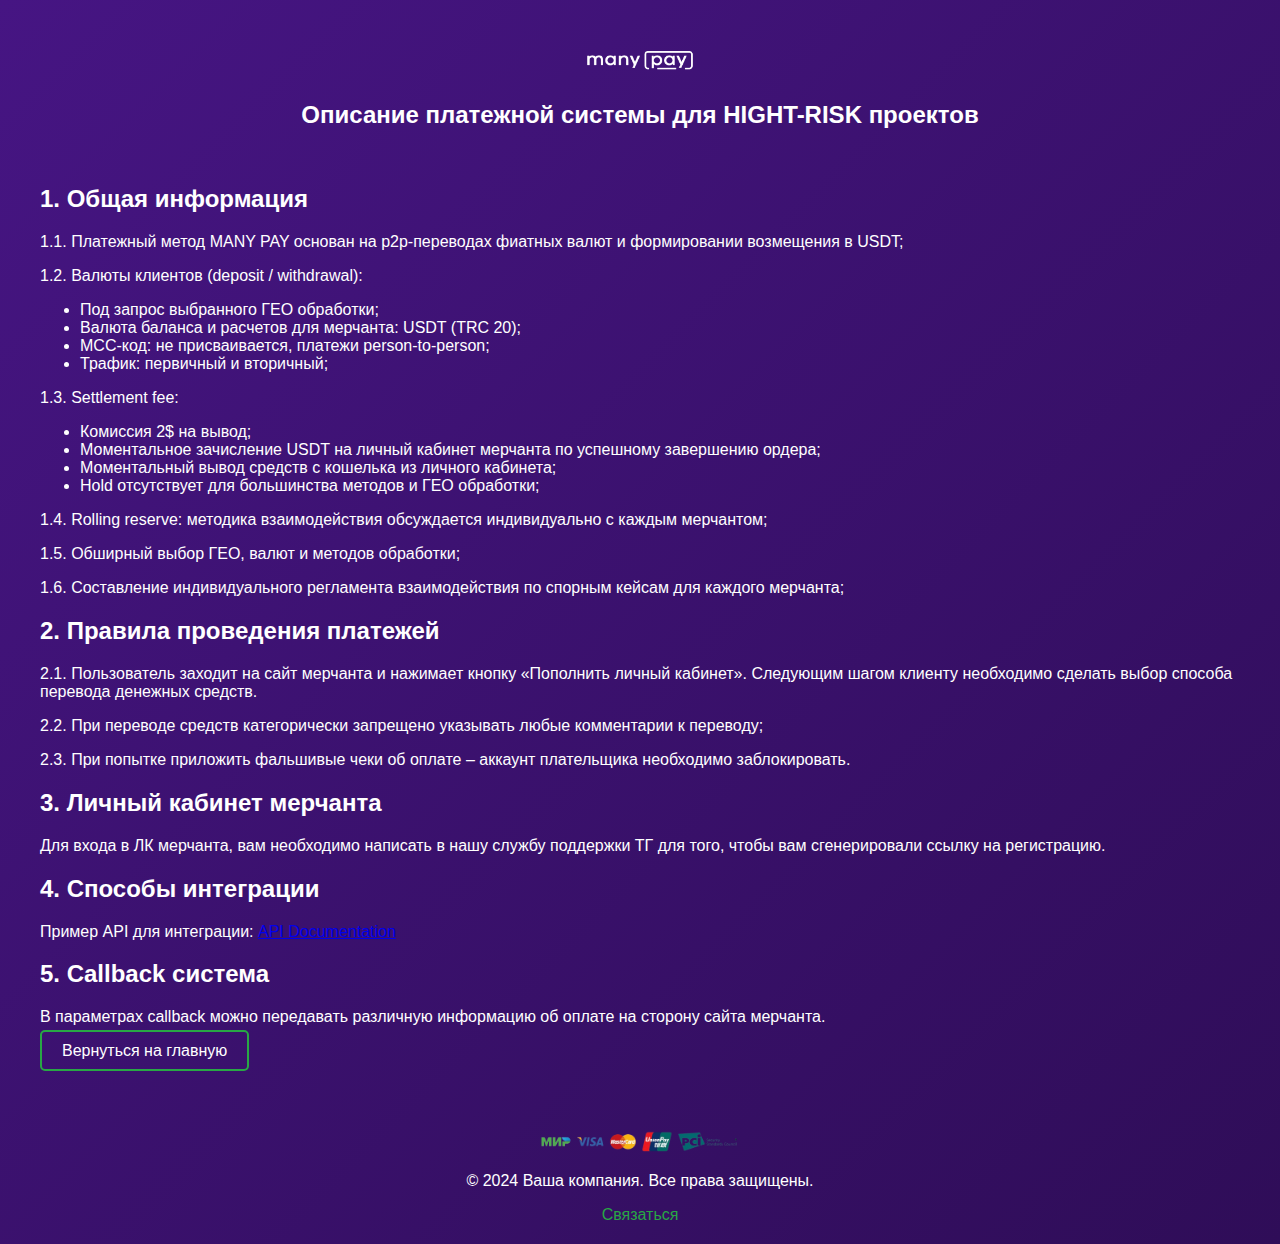
==== about.html @ 91846e89 "patch 1" ====
<!DOCTYPE html>
<html lang="ru">
<head>
    <meta charset="UTF-8">
    <meta name="viewport" content="width=device-width, initial-scale=1.0">
    <meta http-equiv="X-UA-Compatible" content="ie=edge">
    <title>Описание</title>
    <link rel="stylesheet" href="presentation.css">
</head>
<body>
    <div class="container">
        <header>
            <img src="img/logo (2).png" alt="Логотип" class="logo">
            <h1>Описание платежной системы для HIGHT-RISK проектов</h1>
        </header>

        <section>
            <h2>1. Общая информация</h2>
            <p>1.1. Платежный метод MANY PAY основан на р2р-переводах фиатных валют и формировании возмещения в USDT;</p>
            <p>1.2. Валюты клиентов (deposit / withdrawal):</p>
            <ul>
                <li>Под запрос выбранного ГЕО обработки;</li>
                <li>Валюта баланса и расчетов для мерчанта: USDT (TRC 20);</li>
                <li>MCC-код: не присваивается, платежи person-to-person;</li>
                <li>Трафик: первичный и вторичный;</li>
            </ul>
            <p>1.3. Settlement fee:</p>
            <ul>
                <li>Комиссия 2$ на вывод;</li>
                <li>Моментальное зачисление USDT на личный кабинет мерчанта по успешному завершению ордера;</li>
                <li>Моментальный вывод средств с кошелька из личного кабинета;</li>
                <li>Hold отсутствует для большинства методов и ГЕО обработки;</li>
            </ul>
            <p>1.4. Rolling reserve: методика взаимодействия обсуждается индивидуально с каждым мерчантом;</p>
            <p>1.5. Обширный выбор ГЕО, валют и методов обработки;</p>
            <p>1.6. Составление индивидуального регламента взаимодействия по спорным кейсам для каждого мерчанта;</p>

            <h2>2. Правила проведения платежей</h2>
            <p>2.1. Пользователь заходит на сайт мерчанта и нажимает кнопку «Пополнить личный кабинет». Следующим шагом клиенту необходимо сделать выбор способа перевода денежных средств.</p>
            <p>2.2. При переводе средств категорически запрещено указывать любые комментарии к переводу;</p>
            <p>2.3. При попытке приложить фальшивые чеки об оплате – аккаунт плательщика необходимо заблокировать.</p>

            <h2>3. Личный кабинет мерчанта</h2>
            <p>Для входа в ЛК мерчанта, вам необходимо написать в нашу службу поддержки ТГ для того, чтобы вам сгенерировали ссылку на регистрацию.</p>

            <h2>4. Способы интеграции</h2>
            <p>Пример API для интеграции: <a href="https://sandbox.payforu.cash/public/api">API Documentation</a></p>

            <h2>5. Callback система</h2>
            <p>В параметрах callback можно передавать различную информацию об оплате на сторону сайта мерчанта.</p>
        </section>
        <a href="index.html" class="btn">Вернуться на главную</a>
    </div>

    <footer> 
        <img src="img/pay (1).png" alt="Платежные системы" class="pay">
        <p>&copy; 2024 Ваша компания. Все права защищены.</p>
        <a href="https://t.me/yourTelegramHandle" class="footer-link">Связаться</a>
    </footer>

    <script src="script.js"></script>
</body>
</html>
---- presentation.css ----
/* Основные стили */
body {
    margin: 0;
    font-family: Arial, sans-serif;
    background: linear-gradient(135deg, #461583, #2f0d58);
    color: white;
}

.container {
    max-width: 1200px;
    margin: 0 auto;
    padding: 20px;
}

header {
    text-align: center;
    padding: 20px 0;
}

.logo {
    max-width: 150px;
}

h1 {
    font-size: 24px;
}

nav {
    display: flex;
    justify-content: center;
    gap: 15px;
    margin-bottom: 20px;
}

.btn {
    padding: 10px 20px;
    border: 2px solid #28a745; /* Зеленая обводка */
    background-color: transparent;
    color: white;
    text-decoration: none;
    border-radius: 5px;
    transition: background-color 0.3s, color 0.3s;
}

.btn:hover {
    background-color: #28a745; /* Зеленый фон при наведении */
    color: white;
}

.contact-btn {
    border-color: #00ff00;
}

main {
    padding: 20px;
    background-color: rgba(255, 255, 255, 0.1); /* Лёгкая прозрачность */
    border-radius: 10px;
}

footer {
    text-align: center;
    padding: 20px 0;
    margin-top: 30px;
}

.pay {
    max-width: 200px;
}

.footer-link {
    color: #28a745;
    text-decoration: none;
}

.footer-link:hover {
    text-decoration: underline;
}
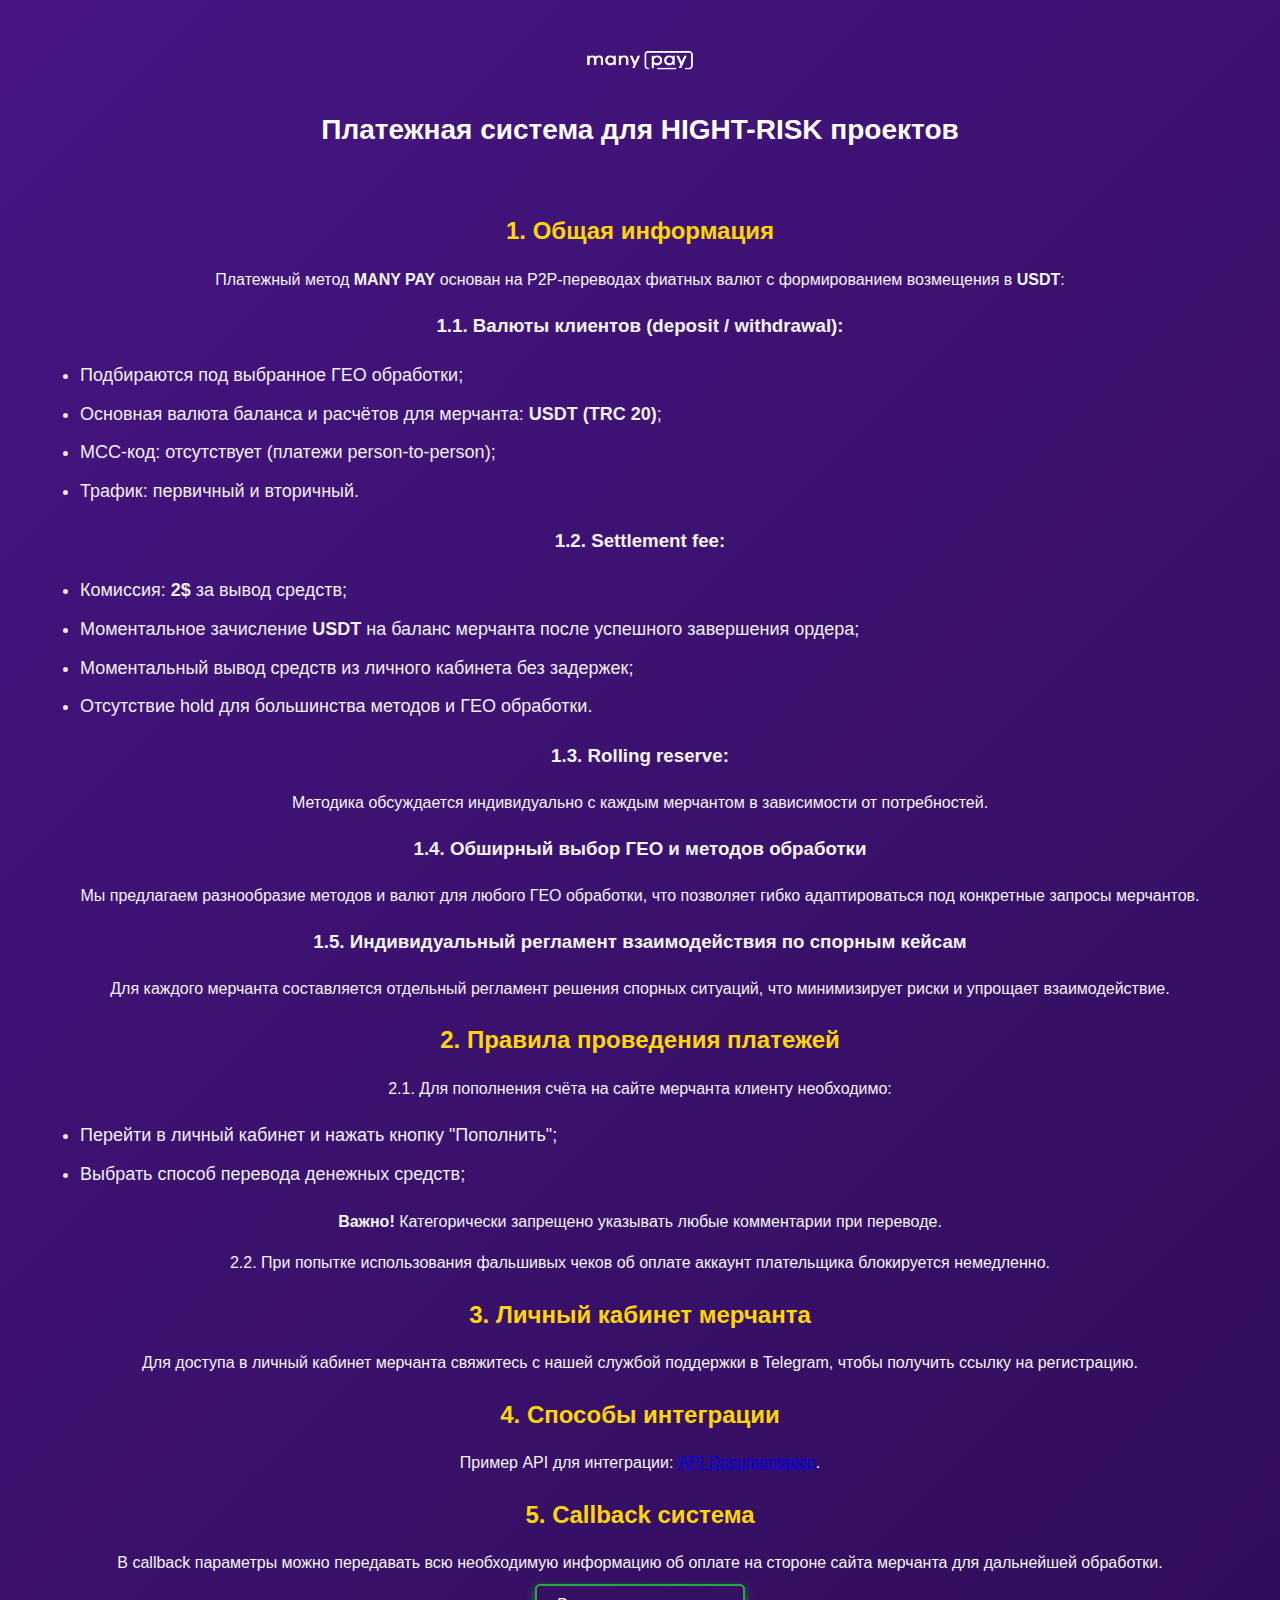
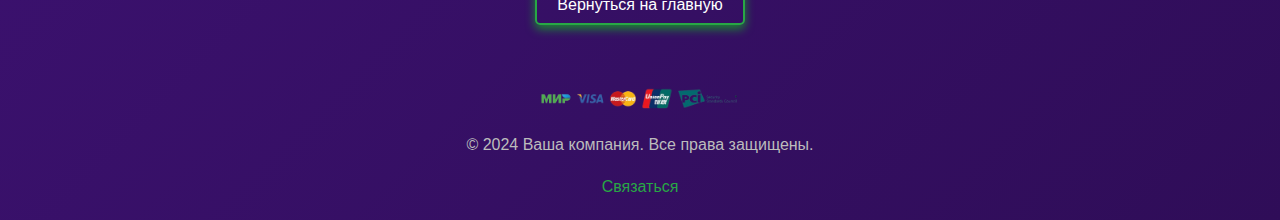
==== commit 22a4918b: "patch 2" ====
--- a/about.html
+++ b/about.html
@@ -11,48 +11,62 @@
     <div class="container">
         <header>
             <img src="img/logo (2).png" alt="Логотип" class="logo">
-            <h1>Описание платежной системы для HIGHT-RISK проектов</h1>
+            <h1 class="main-title">Платежная система для HIGHT-RISK проектов</h1>
         </header>
 
         <section>
             <h2>1. Общая информация</h2>
-            <p>1.1. Платежный метод MANY PAY основан на р2р-переводах фиатных валют и формировании возмещения в USDT;</p>
-            <p>1.2. Валюты клиентов (deposit / withdrawal):</p>
+            <p>Платежный метод <strong>MANY PAY</strong> основан на P2P-переводах фиатных валют с формированием возмещения в <strong>USDT</strong>:</p>
+            
+            <h3>1.1. Валюты клиентов (deposit / withdrawal):</h3>
             <ul>
-                <li>Под запрос выбранного ГЕО обработки;</li>
-                <li>Валюта баланса и расчетов для мерчанта: USDT (TRC 20);</li>
-                <li>MCC-код: не присваивается, платежи person-to-person;</li>
-                <li>Трафик: первичный и вторичный;</li>
+                <li>Подбираются под выбранное ГЕО обработки;</li>
+                <li>Основная валюта баланса и расчётов для мерчанта: <strong>USDT (TRC 20)</strong>;</li>
+                <li>МСС-код: отсутствует (платежи person-to-person);</li>
+                <li>Трафик: первичный и вторичный.</li>
             </ul>
-            <p>1.3. Settlement fee:</p>
+
+            <h3>1.2. Settlement fee:</h3>
             <ul>
-                <li>Комиссия 2$ на вывод;</li>
-                <li>Моментальное зачисление USDT на личный кабинет мерчанта по успешному завершению ордера;</li>
-                <li>Моментальный вывод средств с кошелька из личного кабинета;</li>
-                <li>Hold отсутствует для большинства методов и ГЕО обработки;</li>
+                <li>Комиссия: <strong>2$</strong> за вывод средств;</li>
+                <li>Моментальное зачисление <strong>USDT</strong> на баланс мерчанта после успешного завершения ордера;</li>
+                <li>Моментальный вывод средств из личного кабинета без задержек;</li>
+                <li>Отсутствие hold для большинства методов и ГЕО обработки.</li>
             </ul>
-            <p>1.4. Rolling reserve: методика взаимодействия обсуждается индивидуально с каждым мерчантом;</p>
-            <p>1.5. Обширный выбор ГЕО, валют и методов обработки;</p>
-            <p>1.6. Составление индивидуального регламента взаимодействия по спорным кейсам для каждого мерчанта;</p>
+
+            <h3>1.3. Rolling reserve:</h3>
+            <p>Методика обсуждается индивидуально с каждым мерчантом в зависимости от потребностей.</p>
+
+            <h3>1.4. Обширный выбор ГЕО и методов обработки</h3>
+            <p>Мы предлагаем разнообразие методов и валют для любого ГЕО обработки, что позволяет гибко адаптироваться под конкретные запросы мерчантов.</p>
+
+            <h3>1.5. Индивидуальный регламент взаимодействия по спорным кейсам</h3>
+            <p>Для каждого мерчанта составляется отдельный регламент решения спорных ситуаций, что минимизирует риски и упрощает взаимодействие.</p>
 
             <h2>2. Правила проведения платежей</h2>
-            <p>2.1. Пользователь заходит на сайт мерчанта и нажимает кнопку «Пополнить личный кабинет». Следующим шагом клиенту необходимо сделать выбор способа перевода денежных средств.</p>
-            <p>2.2. При переводе средств категорически запрещено указывать любые комментарии к переводу;</p>
-            <p>2.3. При попытке приложить фальшивые чеки об оплате – аккаунт плательщика необходимо заблокировать.</p>
+            <p>2.1. Для пополнения счёта на сайте мерчанта клиенту необходимо:</p>
+            <ul>
+                <li>Перейти в личный кабинет и нажать кнопку "Пополнить";</li>
+                <li>Выбрать способ перевода денежных средств;</li>
+            </ul>
+            <p><strong>Важно!</strong> Категорически запрещено указывать любые комментарии при переводе.</p>
+
+            <p>2.2. При попытке использования фальшивых чеков об оплате аккаунт плательщика блокируется немедленно.</p>
 
             <h2>3. Личный кабинет мерчанта</h2>
-            <p>Для входа в ЛК мерчанта, вам необходимо написать в нашу службу поддержки ТГ для того, чтобы вам сгенерировали ссылку на регистрацию.</p>
+            <p>Для доступа в личный кабинет мерчанта свяжитесь с нашей службой поддержки в Telegram, чтобы получить ссылку на регистрацию.</p>
 
             <h2>4. Способы интеграции</h2>
-            <p>Пример API для интеграции: <a href="https://sandbox.payforu.cash/public/api">API Documentation</a></p>
+            <p>Пример API для интеграции: <a href="https://sandbox.payforu.cash/public/api" target="_blank">API Documentation</a>.</p>
 
             <h2>5. Callback система</h2>
-            <p>В параметрах callback можно передавать различную информацию об оплате на сторону сайта мерчанта.</p>
+            <p>В callback параметры можно передавать всю необходимую информацию об оплате на стороне сайта мерчанта для дальнейшей обработки.</p>
         </section>
+
         <a href="index.html" class="btn">Вернуться на главную</a>
     </div>
 
-    <footer> 
+    <footer>
         <img src="img/pay (1).png" alt="Платежные системы" class="pay">
         <p>&copy; 2024 Ваша компания. Все права защищены.</p>
         <a href="https://t.me/yourTelegramHandle" class="footer-link">Связаться</a>
--- a/presentation.css
+++ b/presentation.css
@@ -1,15 +1,18 @@
-/* Основные стили */
 body {
     margin: 0;
-    font-family: Arial, sans-serif;
+    font-family: 'Roboto', Arial, sans-serif;
     background: linear-gradient(135deg, #461583, #2f0d58);
-    color: white;
+    color: #f4f4f4;
+    line-height: 1.6;
+    overflow-x: hidden;
 }
 
 .container {
     max-width: 1200px;
     margin: 0 auto;
     padding: 20px;
+    text-align: center;
+    animation: fadeIn 1.5s ease-out;
 }
 
 header {
@@ -19,59 +22,138 @@
 
 .logo {
     max-width: 150px;
+    animation: float 3s ease-in-out infinite;
 }
 
 h1 {
-    font-size: 24px;
+    font-size: 28px;
+    margin-bottom: 20px;
+    font-weight: 700;
+    color: #ffffff;
+    animation: fadeIn 2s ease-out;
 }
 
-nav {
-    display: flex;
-    justify-content: center;
-    gap: 15px;
+h2 {
+    font-size: 24px;
+    margin-bottom: 15px;
+    font-weight: 600;
+    color: #ffd700;
+}
+
+.intro-text {
+    font-size: 18px;
     margin-bottom: 20px;
+    color: #dcdcdc;
+    line-height: 1.8;
+}
+
+.steps-text {
+    margin-top: 30px;
+    font-size: 20px;
+    color: #ffffff;
+}
+
+.highlight {
+    font-weight: 700;
+    color: #ffd700;
+}
+
+ul, ol {
+    text-align: left;
+    margin: 20px auto;
+    font-size: 18px;
+    color: #f0f0f0;
+}
+
+li {
+    margin-bottom: 10px;
 }
 
 .btn {
     padding: 10px 20px;
-    border: 2px solid #28a745; /* Зеленая обводка */
+    border: 2px solid #28a745;
     background-color: transparent;
     color: white;
     text-decoration: none;
     border-radius: 5px;
     transition: background-color 0.3s, color 0.3s;
+    box-shadow: 0 4px 10px rgba(0, 255, 0, 0.5);
+    animation: glow 2s ease-in-out infinite alternate;
 }
 
 .btn:hover {
-    background-color: #28a745; /* Зеленый фон при наведении */
+    background-color: #28a745;
     color: white;
-}
-
-.contact-btn {
-    border-color: #00ff00;
-}
-
-main {
-    padding: 20px;
-    background-color: rgba(255, 255, 255, 0.1); /* Лёгкая прозрачность */
-    border-radius: 10px;
 }
 
 footer {
     text-align: center;
     padding: 20px 0;
     margin-top: 30px;
+    animation: fadeIn 1.5s ease-out;
+    color: #bcbcbc;
 }
 
 .pay {
     max-width: 200px;
+    animation: spin 6s linear infinite;
 }
 
 .footer-link {
     color: #28a745;
     text-decoration: none;
+    font-weight: 500;
+    animation: glow 2s ease-in-out infinite alternate;
 }
 
 .footer-link:hover {
     text-decoration: underline;
 }
+
+/* Анимации */
+@keyframes fadeIn {
+    0% {
+        opacity: 0;
+    }
+    100% {
+        opacity: 1;
+    }
+}
+
+@keyframes slideUp {
+    0% {
+        transform: translateY(100px);
+        opacity: 0;
+    }
+    100% {
+        transform: translateY(0);
+        opacity: 1;
+    }
+}
+
+@keyframes spin {
+    0% {
+        transform: rotate(0deg);
+    }
+    100% {
+        transform: rotate(360deg);
+    }
+}
+
+@keyframes float {
+    0%, 100% {
+        transform: translateY(0);
+    }
+    50% {
+        transform: translateY(-20px);
+    }
+}
+
+@keyframes glow {
+    0% {
+        box-shadow: 0 0 10px rgba(0, 255, 0, 0.5);
+    }
+    100% {
+        box-shadow: 0 0 20px rgba(0, 255, 0, 1);
+    }
+}
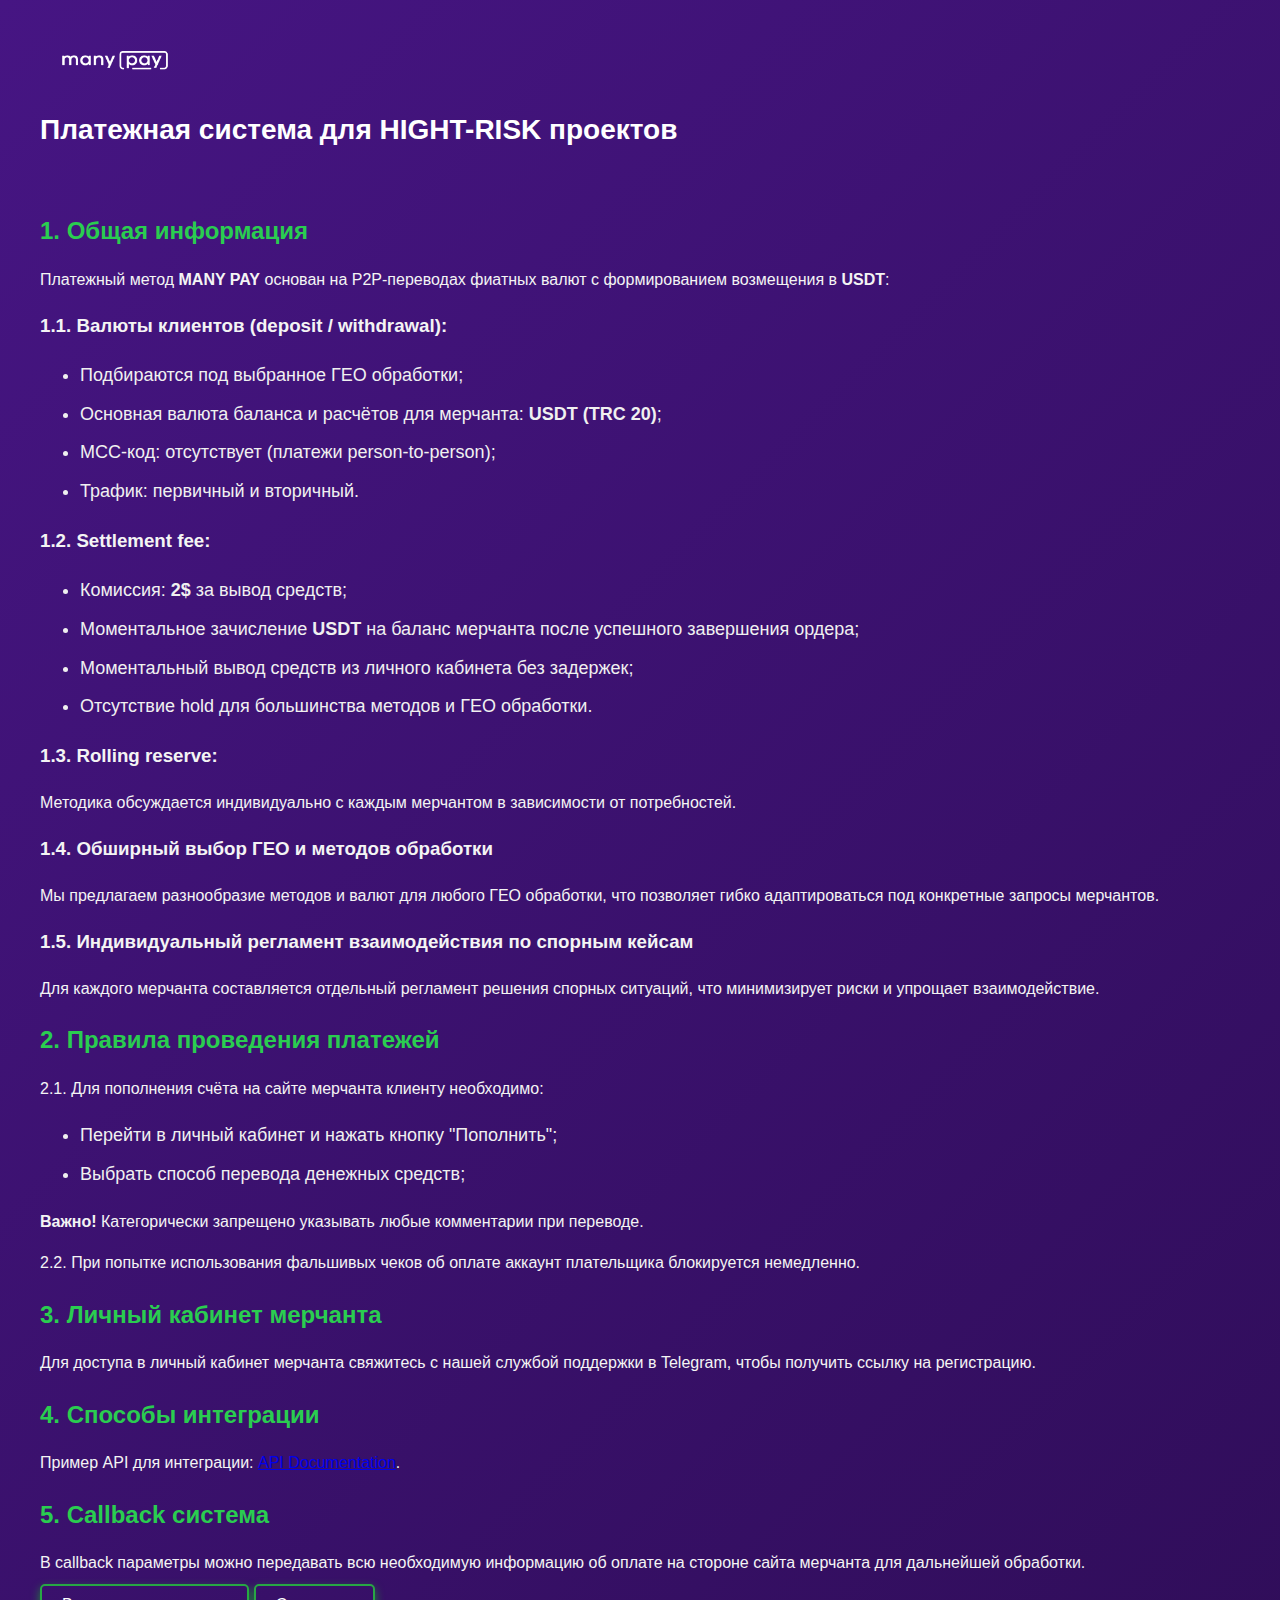
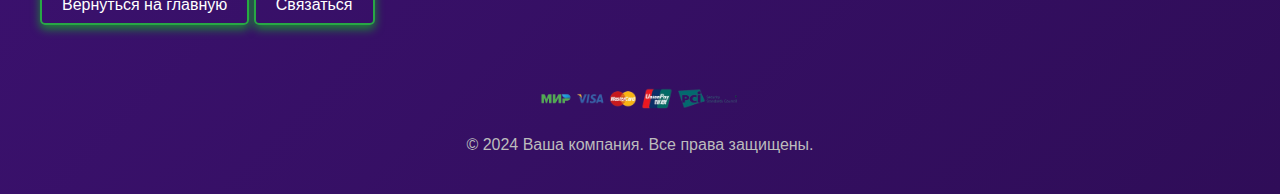
==== commit 592d3aba: "patch 4" ====
--- a/about.html
+++ b/about.html
@@ -63,13 +63,14 @@
             <p>В callback параметры можно передавать всю необходимую информацию об оплате на стороне сайта мерчанта для дальнейшей обработки.</p>
         </section>
 
-        <a href="index.html" class="btn">Вернуться на главную</a>
+        <a href="index.html" class="btn glow">Вернуться на главную</a>
+        <a href="https://t.me/yourTelegramHandle" class="btn glow">Связаться</a>
     </div>
 
     <footer>
         <img src="img/pay (1).png" alt="Платежные системы" class="pay">
         <p>&copy; 2024 Ваша компания. Все права защищены.</p>
-        <a href="https://t.me/yourTelegramHandle" class="footer-link">Связаться</a>
+   
     </footer>
 
     <script src="script.js"></script>
--- a/presentation.css
+++ b/presentation.css
@@ -11,12 +11,12 @@
     max-width: 1200px;
     margin: 0 auto;
     padding: 20px;
-    text-align: center;
+  
     animation: fadeIn 1.5s ease-out;
 }
 
 header {
-    text-align: center;
+ 
     padding: 20px 0;
 }
 
@@ -37,7 +37,7 @@
     font-size: 24px;
     margin-bottom: 15px;
     font-weight: 600;
-    color: #ffd700;
+    color: #2acd50;
 }
 
 .intro-text {
@@ -55,7 +55,7 @@
 
 .highlight {
     font-weight: 700;
-    color: #ffd700;
+    color: #28a745;
 }
 
 ul, ol {
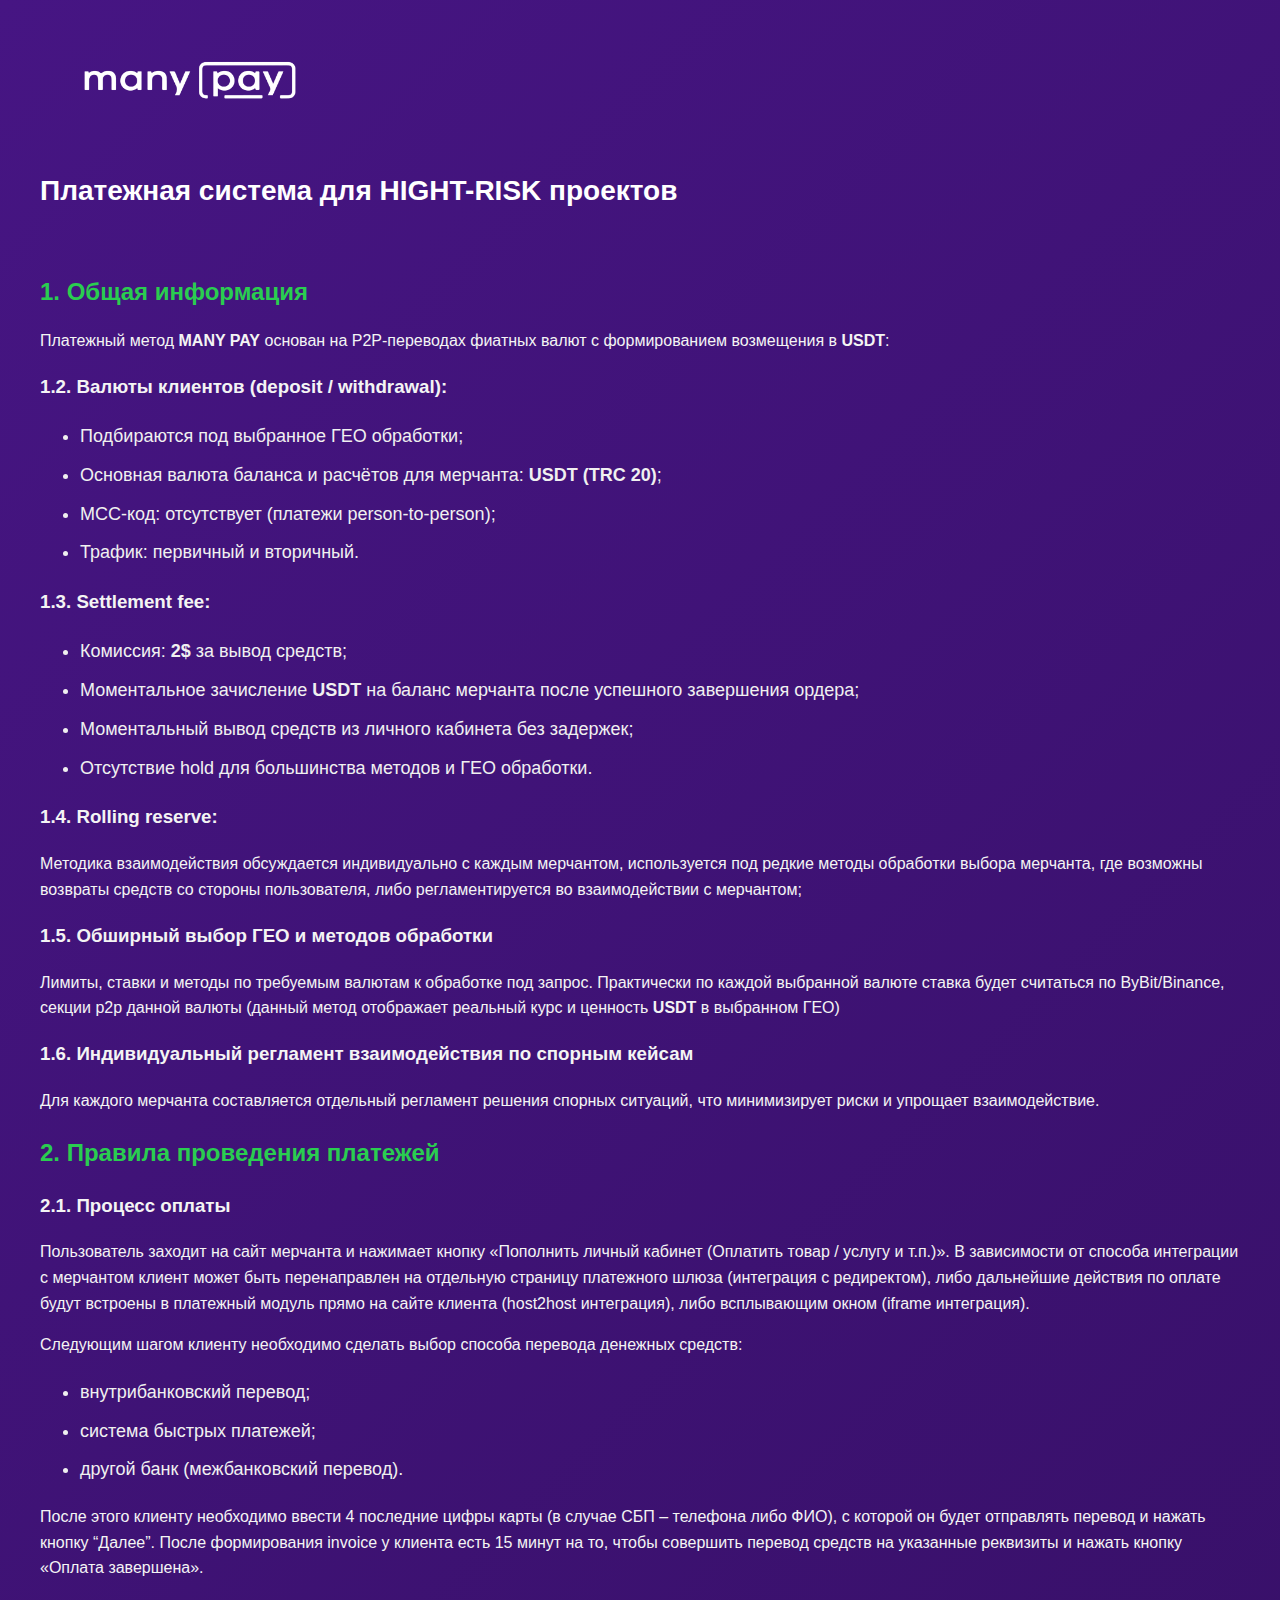
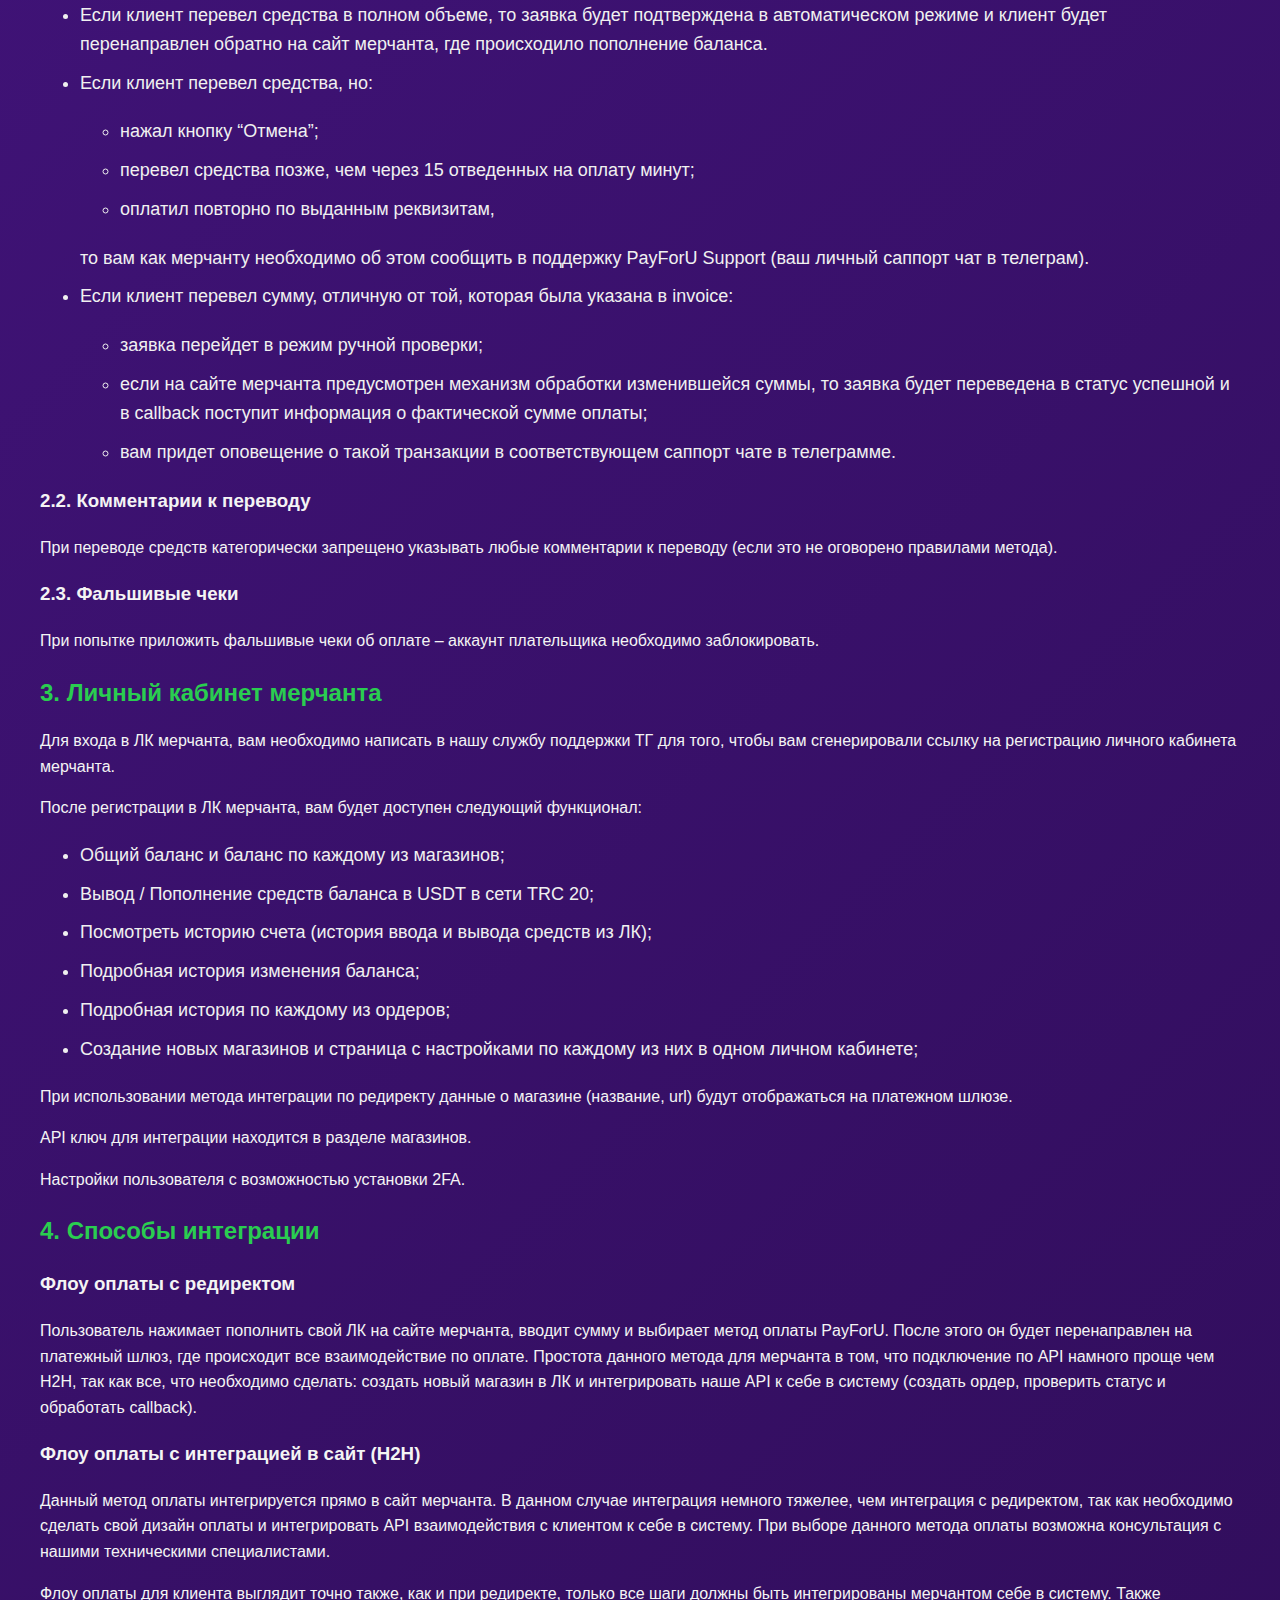
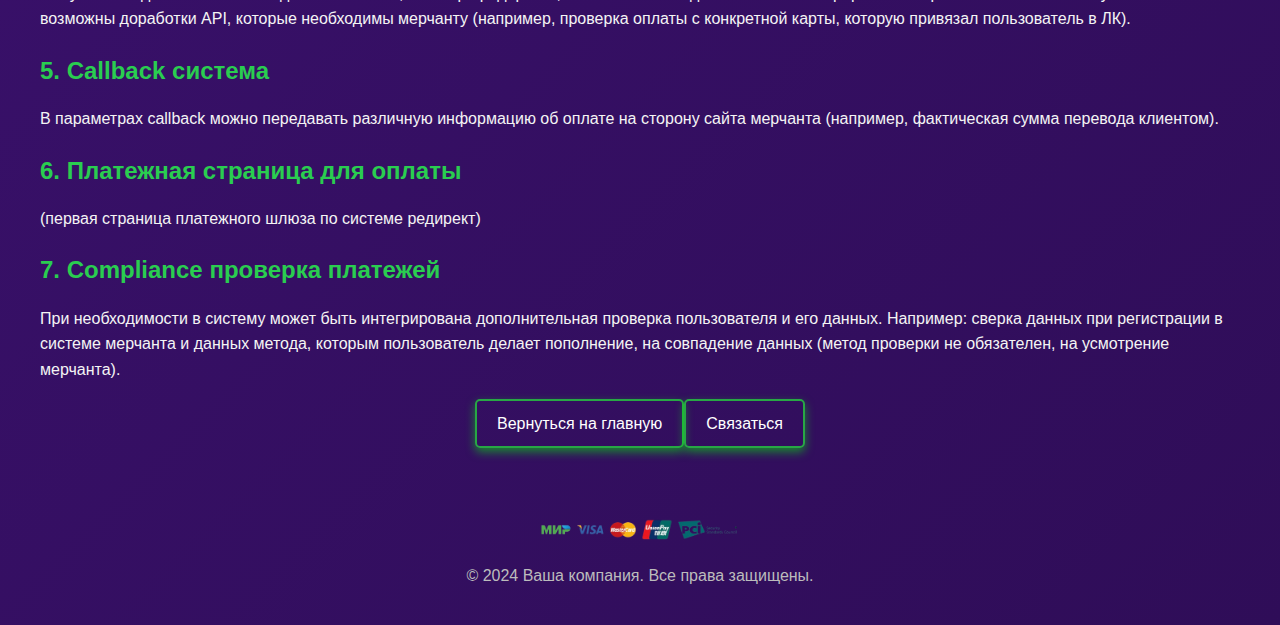
==== commit ea0a5d64: "patch 6" ====
--- a/about.html
+++ b/about.html
@@ -18,7 +18,7 @@
             <h2>1. Общая информация</h2>
             <p>Платежный метод <strong>MANY PAY</strong> основан на P2P-переводах фиатных валют с формированием возмещения в <strong>USDT</strong>:</p>
             
-            <h3>1.1. Валюты клиентов (deposit / withdrawal):</h3>
+            <h3>1.2. Валюты клиентов (deposit / withdrawal):</h3>
             <ul>
                 <li>Подбираются под выбранное ГЕО обработки;</li>
                 <li>Основная валюта баланса и расчётов для мерчанта: <strong>USDT (TRC 20)</strong>;</li>
@@ -26,7 +26,7 @@
                 <li>Трафик: первичный и вторичный.</li>
             </ul>
 
-            <h3>1.2. Settlement fee:</h3>
+            <h3>1.3. Settlement fee:</h3>
             <ul>
                 <li>Комиссия: <strong>2$</strong> за вывод средств;</li>
                 <li>Моментальное зачисление <strong>USDT</strong> на баланс мерчанта после успешного завершения ордера;</li>
@@ -34,37 +34,96 @@
                 <li>Отсутствие hold для большинства методов и ГЕО обработки.</li>
             </ul>
 
-            <h3>1.3. Rolling reserve:</h3>
-            <p>Методика обсуждается индивидуально с каждым мерчантом в зависимости от потребностей.</p>
+            <h3>1.4. Rolling reserve:</h3>
+            <p>Методика взаимодействия обсуждается индивидуально с
+                каждым мерчантом, используется под редкие методы обработки выбора
+                мерчанта, где возможны возвраты средств со стороны пользователя, либо
+                регламентируется во взаимодействии с мерчантом;</p>
 
-            <h3>1.4. Обширный выбор ГЕО и методов обработки</h3>
-            <p>Мы предлагаем разнообразие методов и валют для любого ГЕО обработки, что позволяет гибко адаптироваться под конкретные запросы мерчантов.</p>
+            <h3>1.5. Обширный выбор ГЕО и методов обработки</h3>
+            <p>Лимиты, ставки и
+                методы по требуемым валютам к обработке под запрос.
+                Практически по каждой выбранной валюте ставка будет считаться по
+                ByBit/Binance, секции p2p данной валюты (данный метод отображает реальный
+                курс и ценность <strong>USDT</strong> в выбранном ГЕО)</p>
 
-            <h3>1.5. Индивидуальный регламент взаимодействия по спорным кейсам</h3>
+            <h3>1.6. Индивидуальный регламент взаимодействия по спорным кейсам</h3>
             <p>Для каждого мерчанта составляется отдельный регламент решения спорных ситуаций, что минимизирует риски и упрощает взаимодействие.</p>
 
             <h2>2. Правила проведения платежей</h2>
-            <p>2.1. Для пополнения счёта на сайте мерчанта клиенту необходимо:</p>
-            <ul>
-                <li>Перейти в личный кабинет и нажать кнопку "Пополнить";</li>
-                <li>Выбрать способ перевода денежных средств;</li>
-            </ul>
-            <p><strong>Важно!</strong> Категорически запрещено указывать любые комментарии при переводе.</p>
 
-            <p>2.2. При попытке использования фальшивых чеков об оплате аккаунт плательщика блокируется немедленно.</p>
+<h3>2.1. Процесс оплаты</h3>
+<p>Пользователь заходит на сайт мерчанта и нажимает кнопку «Пополнить личный кабинет (Оплатить товар / услугу и т.п.)». В зависимости от способа интеграции с мерчантом клиент может быть перенаправлен на отдельную страницу платежного шлюза (интеграция с редиректом), либо дальнейшие действия по оплате будут встроены в платежный модуль прямо на сайте клиента (host2host интеграция), либо всплывающим окном (iframe интеграция).</p>
+<p>Следующим шагом клиенту необходимо сделать выбор способа перевода денежных средств:</p>
+<ul>
+    <li>внутрибанковский перевод;</li>
+    <li>система быстрых платежей;</li>
+    <li>другой банк (межбанковский перевод).</li>
+</ul>
+<p>После этого клиенту необходимо ввести 4 последние цифры карты (в случае СБП – телефона либо ФИО), с которой он будет отправлять перевод и нажать кнопку “Далее”. После формирования invoice у клиента есть 15 минут на то, чтобы совершить перевод средств на указанные реквизиты и нажать кнопку «Оплата завершена».</p>
+<ul>
+    <li>Если клиент перевел средства в полном объеме, то заявка будет подтверждена в автоматическом режиме и клиент будет перенаправлен обратно на сайт мерчанта, где происходило пополнение баланса.</li>
+    <li>Если клиент перевел средства, но:
+        <ul>
+            <li>нажал кнопку “Отмена”;</li>
+            <li>перевел средства позже, чем через 15 отведенных на оплату минут;</li>
+            <li>оплатил повторно по выданным реквизитам,</li>
+        </ul>
+        то вам как мерчанту необходимо об этом сообщить в поддержку PayForU Support (ваш личный саппорт чат в телеграм).</li>
+    <li>Если клиент перевел сумму, отличную от той, которая была указана в invoice:
+        <ul>
+            <li>заявка перейдет в режим ручной проверки;</li>
+            <li>если на сайте мерчанта предусмотрен механизм обработки изменившейся суммы, то заявка будет переведена в статус успешной и в callback поступит информация о фактической сумме оплаты;</li>
+            <li>вам придет оповещение о такой транзакции в соответствующем саппорт чате в телеграмме.</li>
+        </ul>
+    </li>
+</ul>
 
-            <h2>3. Личный кабинет мерчанта</h2>
-            <p>Для доступа в личный кабинет мерчанта свяжитесь с нашей службой поддержки в Telegram, чтобы получить ссылку на регистрацию.</p>
+<h3>2.2. Комментарии к переводу</h3>
+<p>При переводе средств категорически запрещено указывать любые комментарии к переводу (если это не оговорено правилами метода).</p>
 
-            <h2>4. Способы интеграции</h2>
-            <p>Пример API для интеграции: <a href="https://sandbox.payforu.cash/public/api" target="_blank">API Documentation</a>.</p>
+<h3>2.3. Фальшивые чеки</h3>
+<p>При попытке приложить фальшивые чеки об оплате – аккаунт плательщика необходимо заблокировать.</p>
 
-            <h2>5. Callback система</h2>
-            <p>В callback параметры можно передавать всю необходимую информацию об оплате на стороне сайта мерчанта для дальнейшей обработки.</p>
+<h2>3. Личный кабинет мерчанта</h2>
+<p>Для входа в ЛК мерчанта, вам необходимо написать в нашу службу поддержки ТГ для того, чтобы вам сгенерировали ссылку на регистрацию личного кабинета мерчанта.</p>
+<p>После регистрации в ЛК мерчанта, вам будет доступен следующий функционал:</p>
+<ul>
+    <li>Общий баланс и баланс по каждому из магазинов;</li>
+    <li>Вывод / Пополнение средств баланса в USDT в сети TRC 20;</li>
+    <li>Посмотреть историю счета (история ввода и вывода средств из ЛК);</li>
+    <li>Подробная история изменения баланса;</li>
+    <li>Подробная история по каждому из ордеров;</li>
+    <li>Создание новых магазинов и страница с настройками по каждому из них в одном личном кабинете;</li>
+</ul>
+<p>При использовании метода интеграции по редиректу данные о магазине (название, url) будут отображаться на платежном шлюзе.</p>
+<p>API ключ для интеграции находится в разделе магазинов.</p>
+<p>Настройки пользователя с возможностью установки 2FA.</p>
+
+<h2>4. Способы интеграции</h2>
+<!-- <p>Пример API для интеграции (может видоизменяться под потребности конкретного мерчанта): <a href="https://sandbox.payforu.cash/public/api">https://sandbox.payforu.cash/public/api</a></p> -->
+
+<h3>Флоу оплаты с редиректом</h3>
+<p>Пользователь нажимает пополнить свой ЛК на сайте мерчанта, вводит сумму и выбирает метод оплаты PayForU. После этого он будет перенаправлен на платежный шлюз, где происходит все взаимодействие по оплате. Простота данного метода для мерчанта в том, что подключение по API намного проще чем H2H, так как все, что необходимо сделать: создать новый магазин в ЛК и интегрировать наше API к себе в систему (создать ордер, проверить статус и обработать callback).</p>
+
+<h3>Флоу оплаты с интеграцией в сайт (H2H)</h3>
+<p>Данный метод оплаты интегрируется прямо в сайт мерчанта. В данном случае интеграция немного тяжелее, чем интеграция с редиректом, так как необходимо сделать свой дизайн оплаты и интегрировать API взаимодействия с клиентом к себе в систему. При выборе данного метода оплаты возможна консультация с нашими техническими специалистами.</p>
+<p>Флоу оплаты для клиента выглядит точно также, как и при редиректе, только все шаги должны быть интегрированы мерчантом себе в систему. Также возможны доработки API, которые необходимы мерчанту (например, проверка оплаты с конкретной карты, которую привязал пользователь в ЛК).</p>
+
+<h2>5. Callback система</h2>
+<p>В параметрах callback можно передавать различную информацию об оплате на сторону сайта мерчанта (например, фактическая сумма перевода клиентом).</p>
+
+<h2>6. Платежная страница для оплаты</h2>
+<p>(первая страница платежного шлюза по системе редирект)</p>
+
+<h2>7. Compliance проверка платежей</h2>
+<p>При необходимости в систему может быть интегрирована дополнительная проверка пользователя и его данных. Например: сверка данных при регистрации в системе мерчанта и данных метода, которым пользователь делает пополнение, на совпадение данных (метод проверки не обязателен, на усмотрение мерчанта).</p>
         </section>
 
-        <a href="index.html" class="btn glow">Вернуться на главную</a>
-        <a href="https://t.me/yourTelegramHandle" class="btn glow">Связаться</a>
+        <div class="buttons">
+            <a href="index.html" class="btn glow">Вернуться на главную</a>
+            <a href="https://t.me/yourTelegramHandle" class="btn glow">Связаться</a>
+        </div>
     </div>
 
     <footer>
--- a/presentation.css
+++ b/presentation.css
@@ -20,10 +20,7 @@
     padding: 20px 0;
 }
 
-.logo {
-    max-width: 150px;
-    animation: float 3s ease-in-out infinite;
-}
+
 
 h1 {
     font-size: 28px;
@@ -96,7 +93,7 @@
 
 .pay {
     max-width: 200px;
-    animation: spin 6s linear infinite;
+    /* animation: spin 6s linear infinite; */
 }
 
 .footer-link {
@@ -157,3 +154,11 @@
         box-shadow: 0 0 20px rgba(0, 255, 0, 1);
     }
 }
+.buttons{
+    display: flex;
+    justify-content: center;
+
+}.logo {
+    width: 300px;
+    margin-bottom: 20px;
+}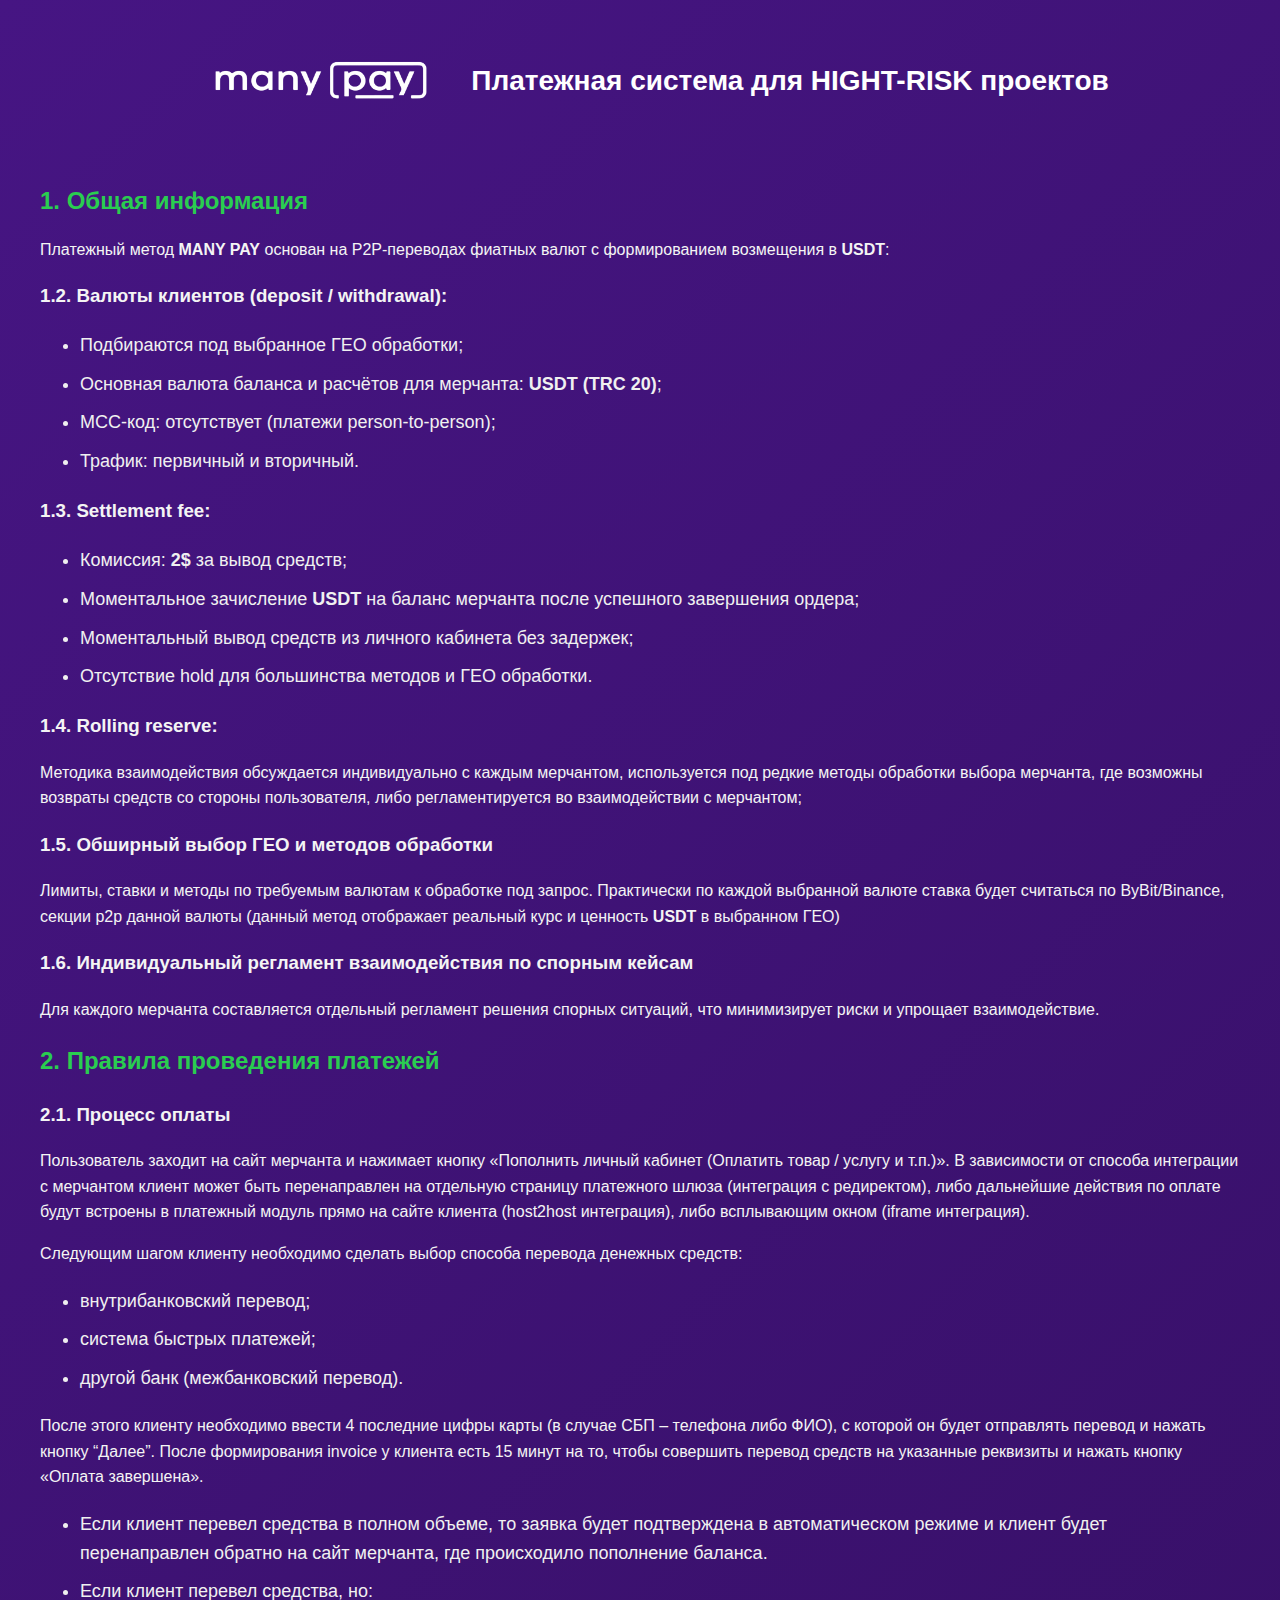
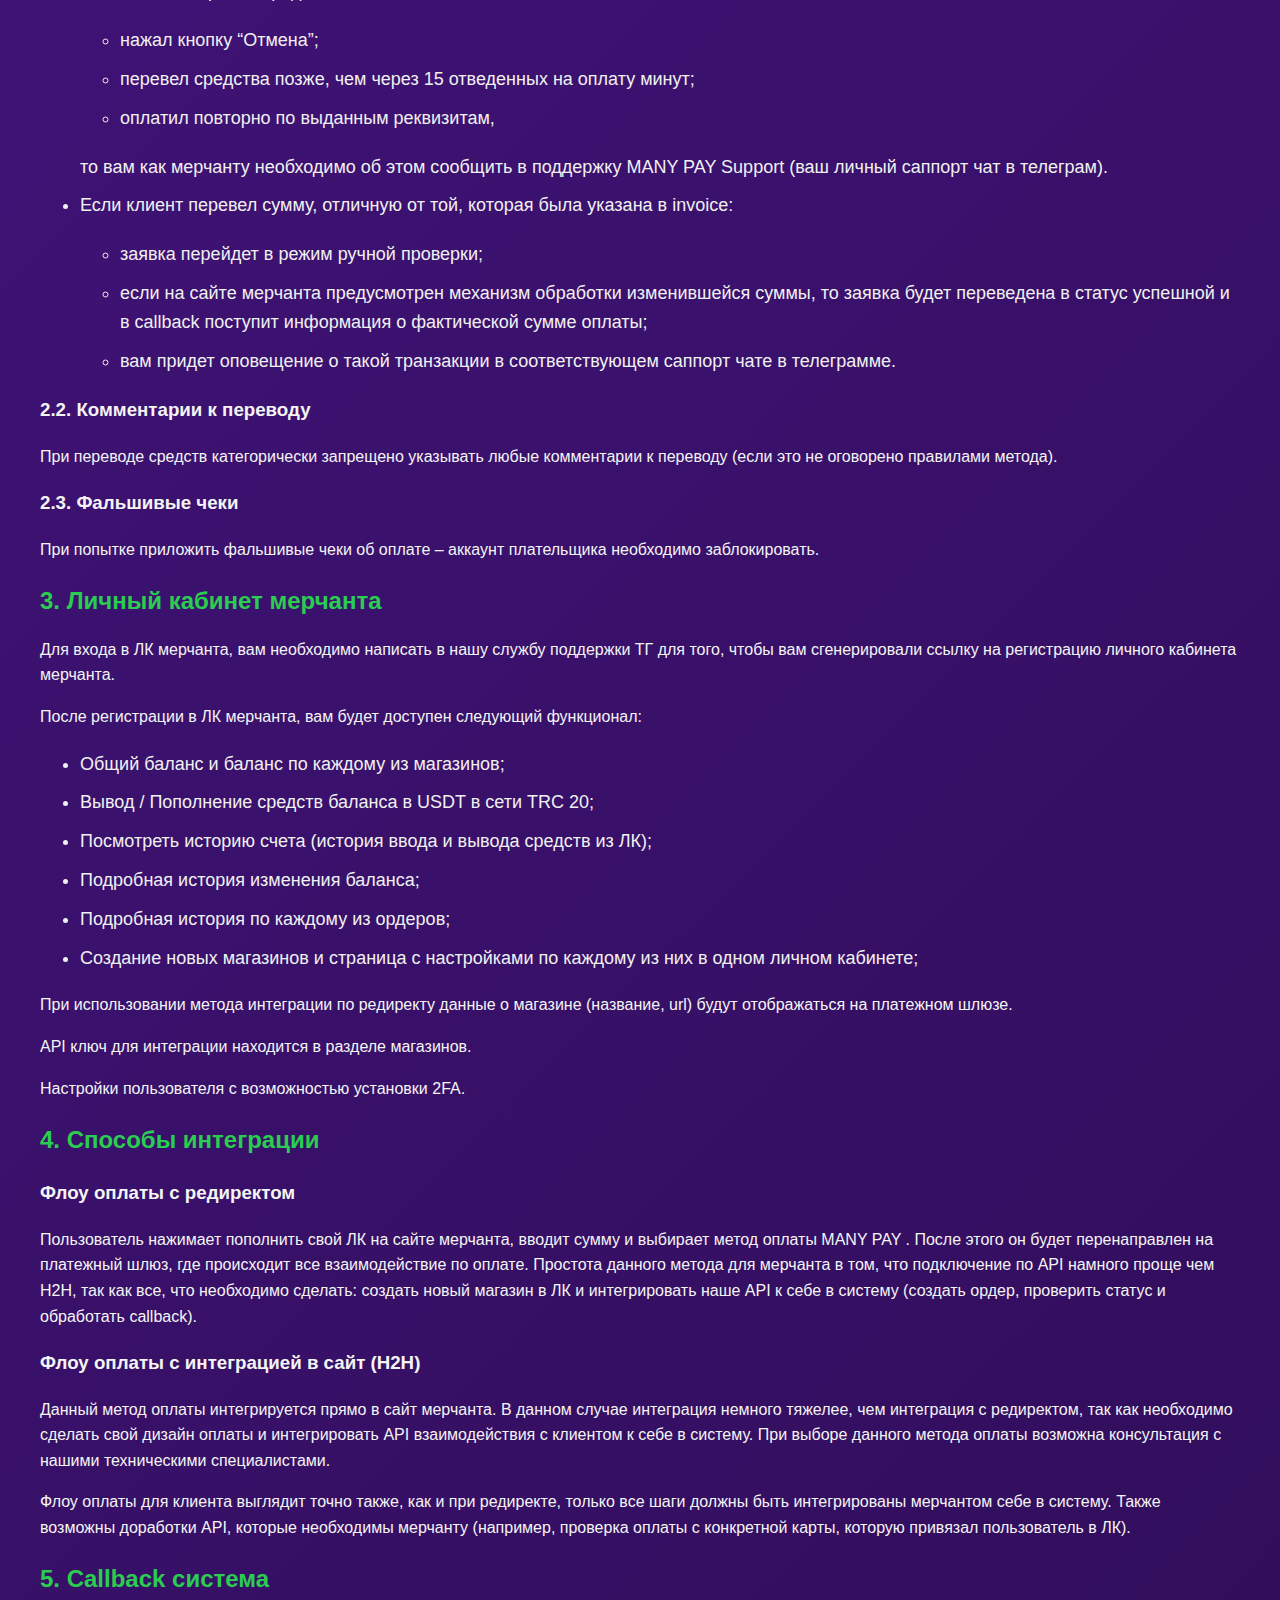
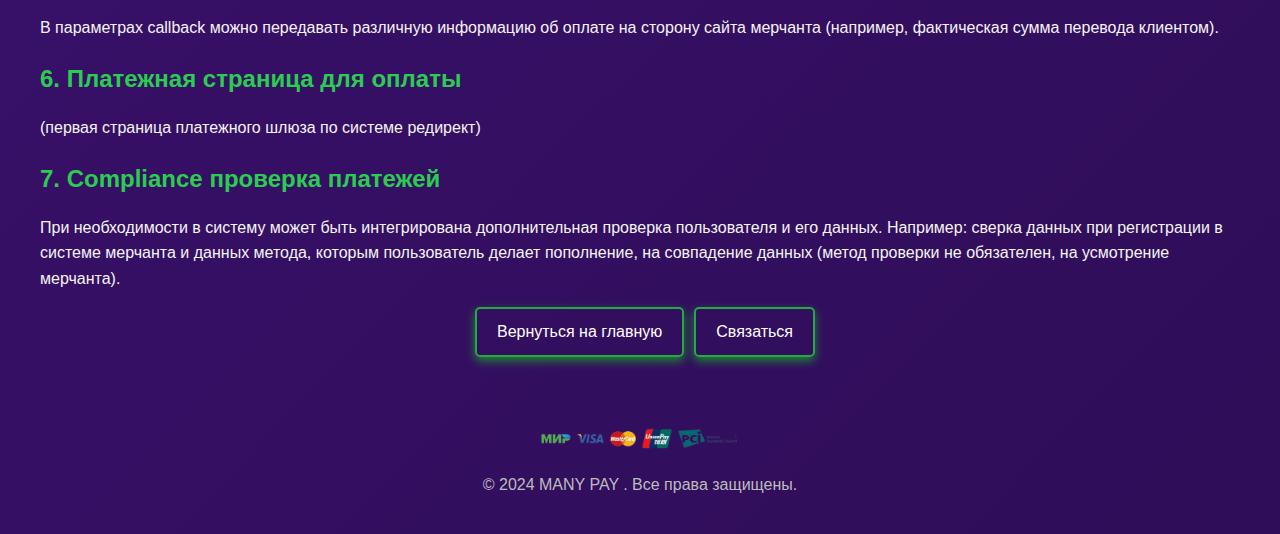
==== commit 0949bc3d: "patch 7" ====
--- a/about.html
+++ b/about.html
@@ -69,7 +69,8 @@
             <li>перевел средства позже, чем через 15 отведенных на оплату минут;</li>
             <li>оплатил повторно по выданным реквизитам,</li>
         </ul>
-        то вам как мерчанту необходимо об этом сообщить в поддержку PayForU Support (ваш личный саппорт чат в телеграм).</li>
+        то вам как мерчанту необходимо об этом сообщить в поддержку MANY PAY
+        Support (ваш личный саппорт чат в телеграм).</li>
     <li>Если клиент перевел сумму, отличную от той, которая была указана в invoice:
         <ul>
             <li>заявка перейдет в режим ручной проверки;</li>
@@ -104,7 +105,8 @@
 <!-- <p>Пример API для интеграции (может видоизменяться под потребности конкретного мерчанта): <a href="https://sandbox.payforu.cash/public/api">https://sandbox.payforu.cash/public/api</a></p> -->
 
 <h3>Флоу оплаты с редиректом</h3>
-<p>Пользователь нажимает пополнить свой ЛК на сайте мерчанта, вводит сумму и выбирает метод оплаты PayForU. После этого он будет перенаправлен на платежный шлюз, где происходит все взаимодействие по оплате. Простота данного метода для мерчанта в том, что подключение по API намного проще чем H2H, так как все, что необходимо сделать: создать новый магазин в ЛК и интегрировать наше API к себе в систему (создать ордер, проверить статус и обработать callback).</p>
+<p>Пользователь нажимает пополнить свой ЛК на сайте мерчанта, вводит сумму и выбирает метод оплаты MANY PAY
+    . После этого он будет перенаправлен на платежный шлюз, где происходит все взаимодействие по оплате. Простота данного метода для мерчанта в том, что подключение по API намного проще чем H2H, так как все, что необходимо сделать: создать новый магазин в ЛК и интегрировать наше API к себе в систему (создать ордер, проверить статус и обработать callback).</p>
 
 <h3>Флоу оплаты с интеграцией в сайт (H2H)</h3>
 <p>Данный метод оплаты интегрируется прямо в сайт мерчанта. В данном случае интеграция немного тяжелее, чем интеграция с редиректом, так как необходимо сделать свой дизайн оплаты и интегрировать API взаимодействия с клиентом к себе в систему. При выборе данного метода оплаты возможна консультация с нашими техническими специалистами.</p>
@@ -128,7 +130,7 @@
 
     <footer>
         <img src="img/pay (1).png" alt="Платежные системы" class="pay">
-        <p>&copy; 2024 Ваша компания. Все права защищены.</p>
+        <p>&copy; 2024 MANY PAY . Все права защищены.</p>
    
     </footer>
 
--- a/presentation.css
+++ b/presentation.css
@@ -16,7 +16,8 @@
 }
 
 header {
- 
+    display: flex;
+    justify-content: center;
     padding: 20px 0;
 }
 
@@ -67,6 +68,7 @@
 }
 
 .btn {
+    margin-left: 10px;
     padding: 10px 20px;
     border: 2px solid #28a745;
     background-color: transparent;
@@ -161,4 +163,5 @@
 }.logo {
     width: 300px;
     margin-bottom: 20px;
+
 }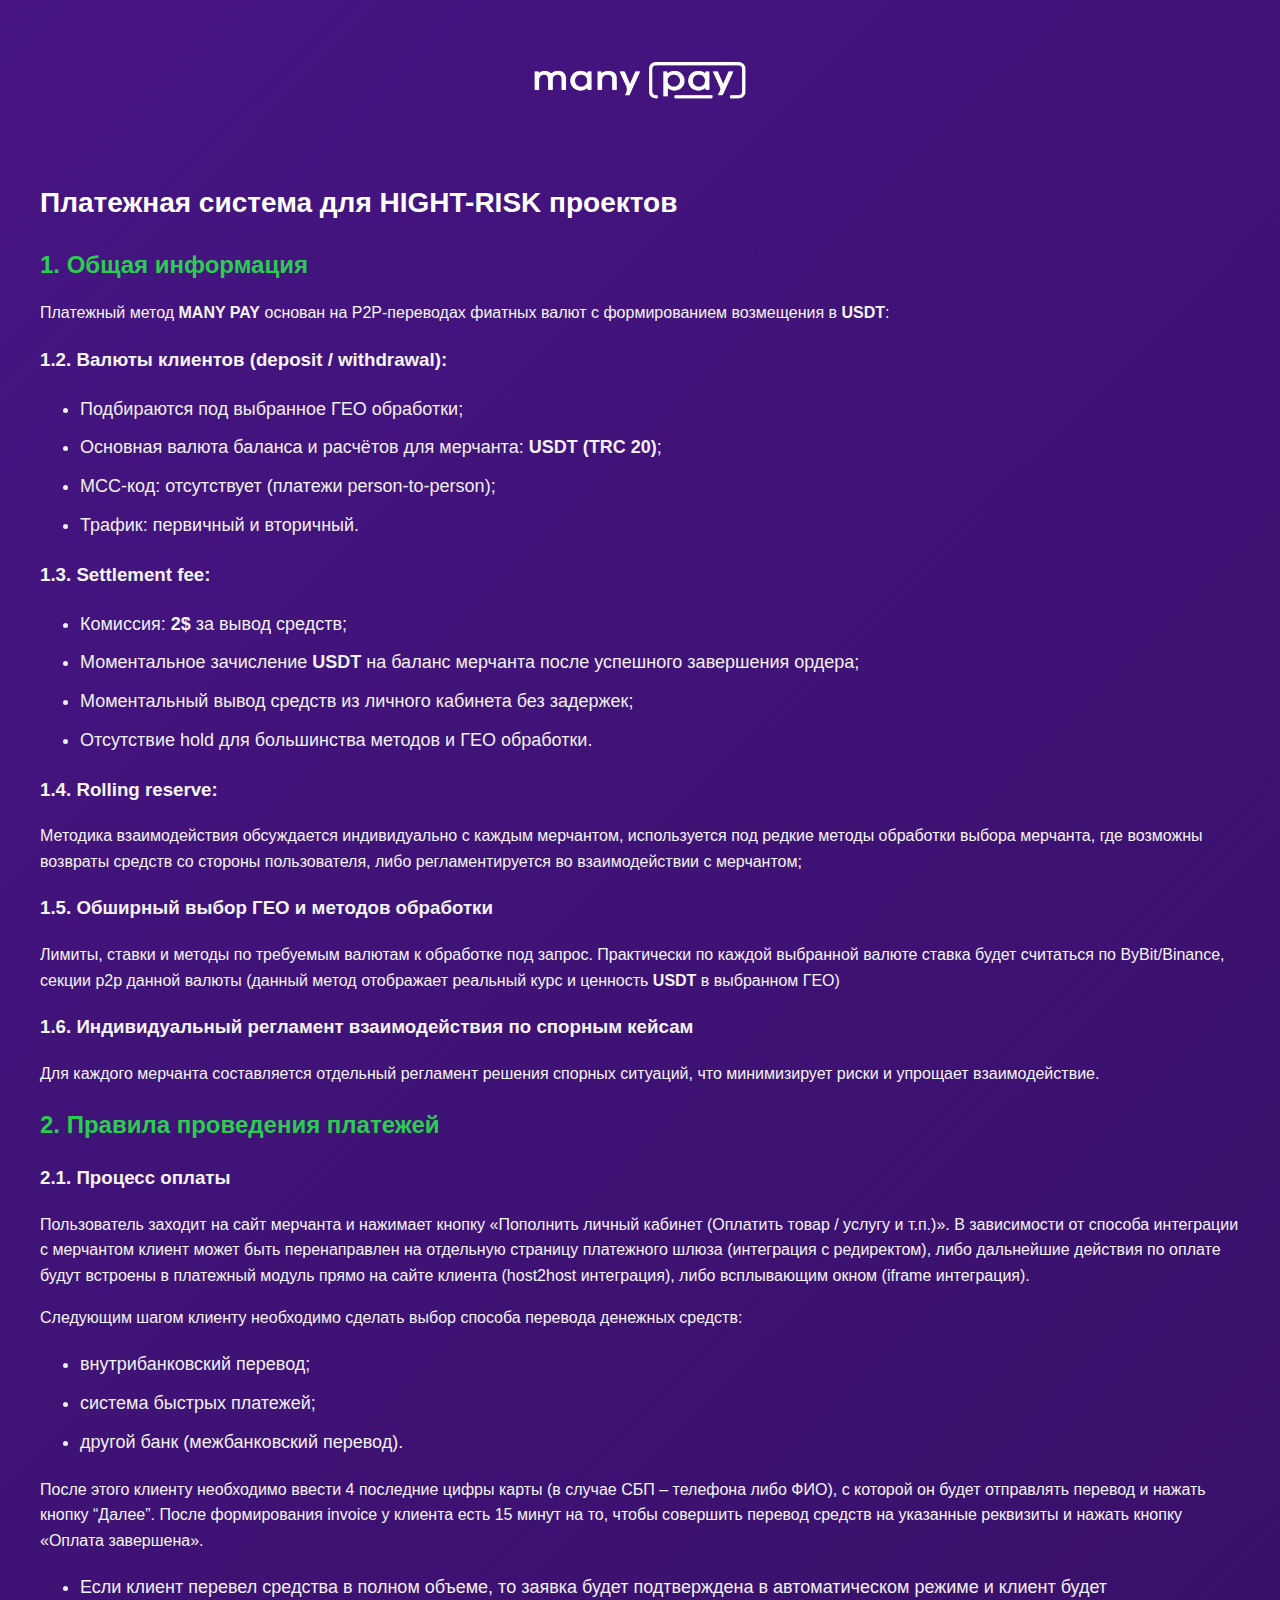
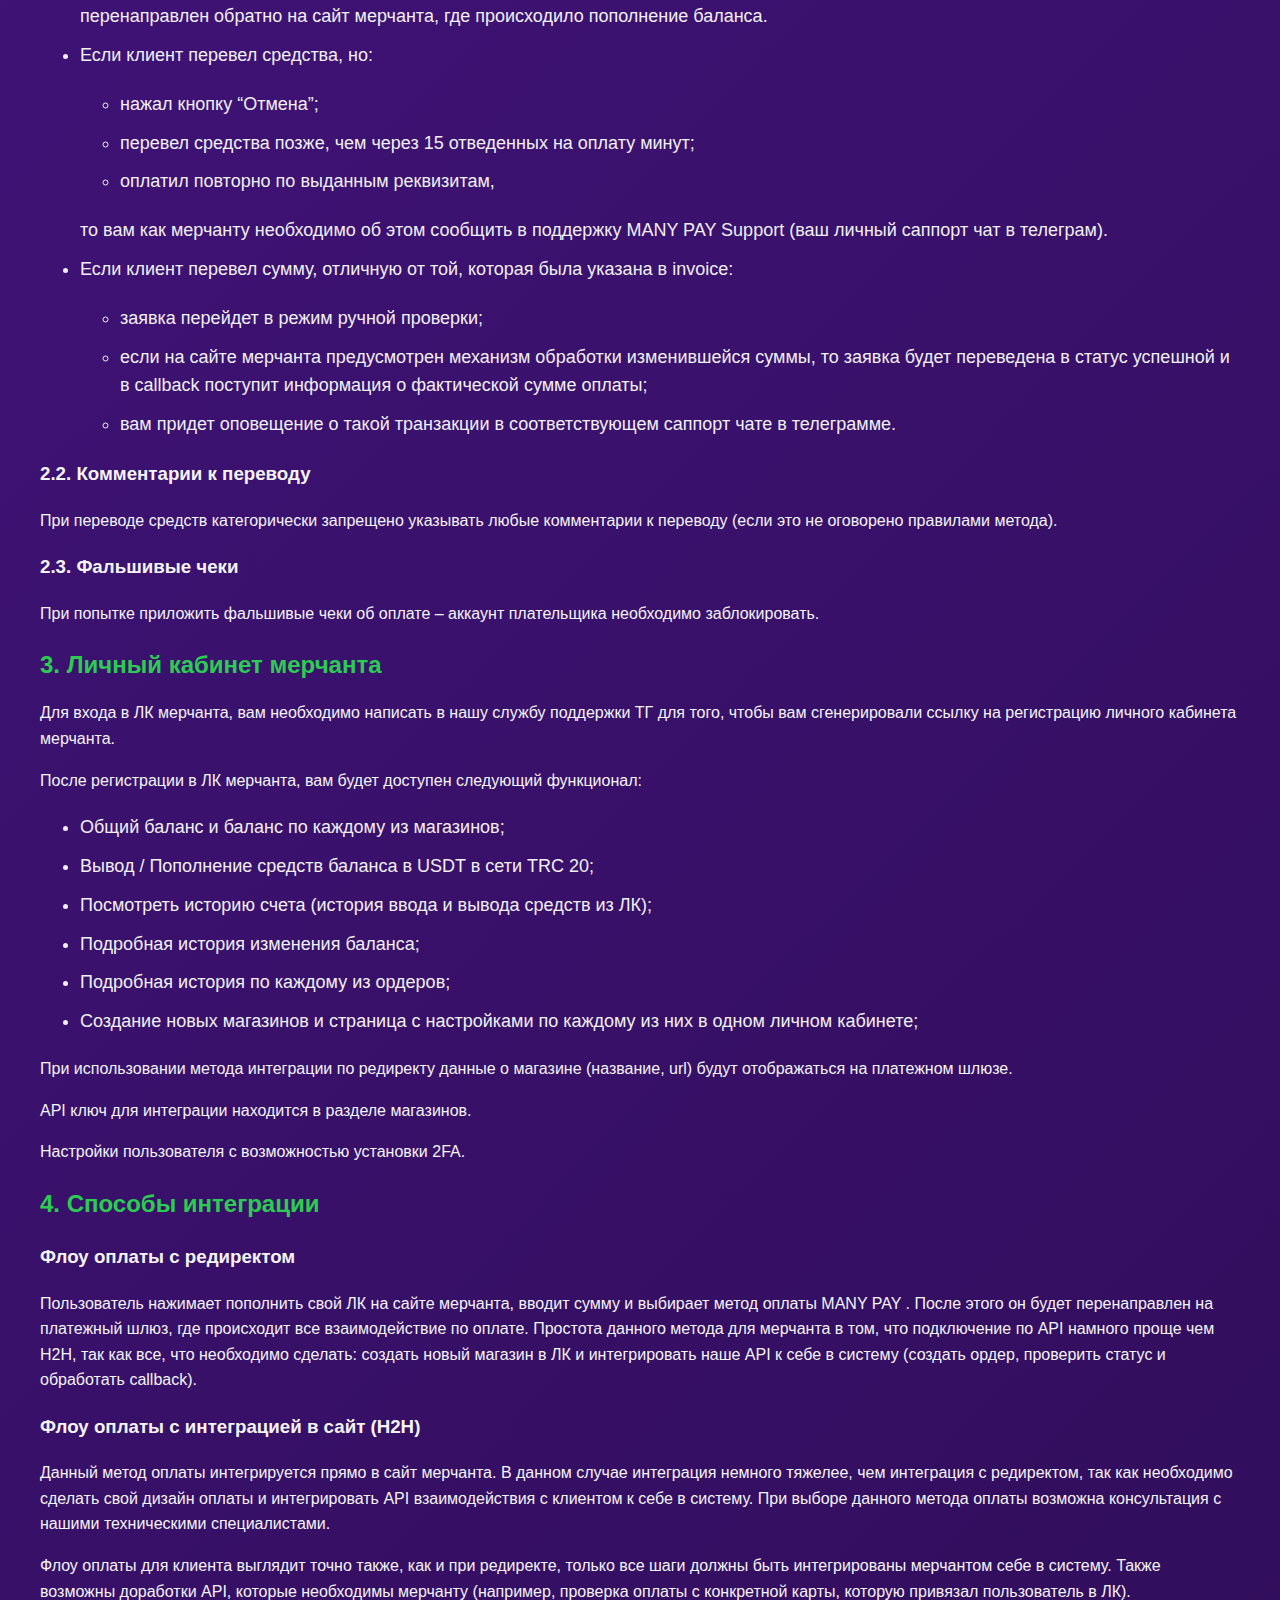
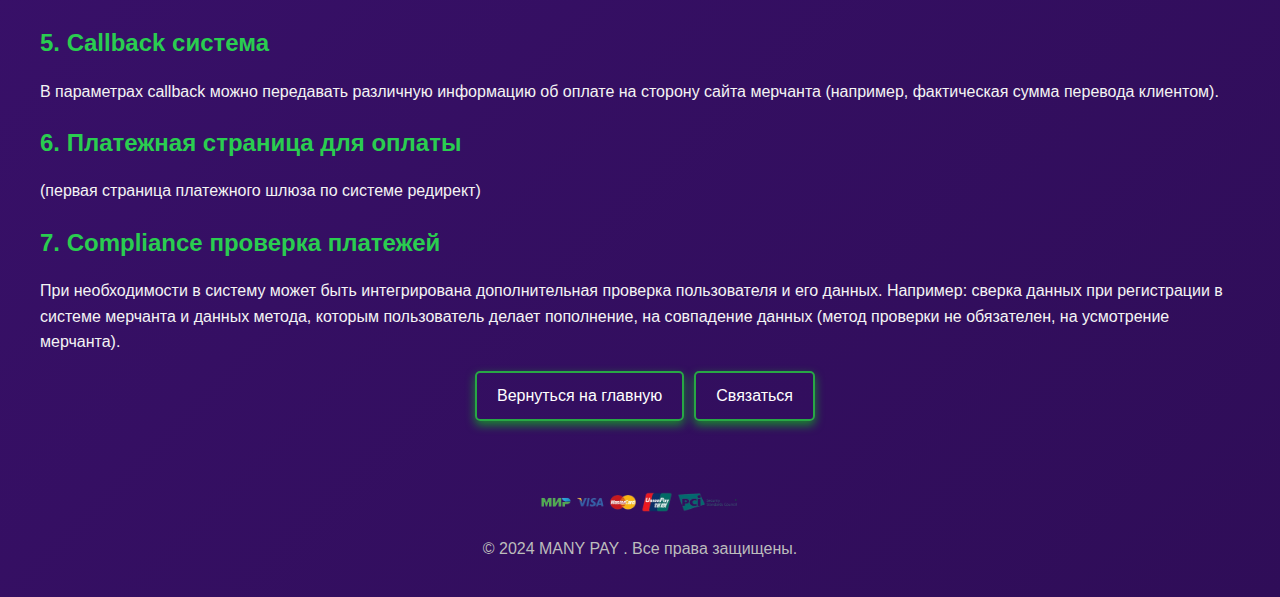
==== commit 7201e8fc: "patch 8" ====
--- a/about.html
+++ b/about.html
@@ -11,9 +11,9 @@
     <div class="container">
         <header>
             <img src="img/logo (2).png" alt="Логотип" class="logo">
-            <h1 class="main-title">Платежная система для HIGHT-RISK проектов</h1>
+           
         </header>
-
+        <h1 class="main-title">Платежная система для HIGHT-RISK проектов</h1>
         <section>
             <h2>1. Общая информация</h2>
             <p>Платежный метод <strong>MANY PAY</strong> основан на P2P-переводах фиатных валют с формированием возмещения в <strong>USDT</strong>:</p>
@@ -124,7 +124,7 @@
 
         <div class="buttons">
             <a href="index.html" class="btn glow">Вернуться на главную</a>
-            <a href="https://t.me/yourTelegramHandle" class="btn glow">Связаться</a>
+            <a href="https://t.me/many_pay" class="btn glow">Связаться</a>
         </div>
     </div>
 
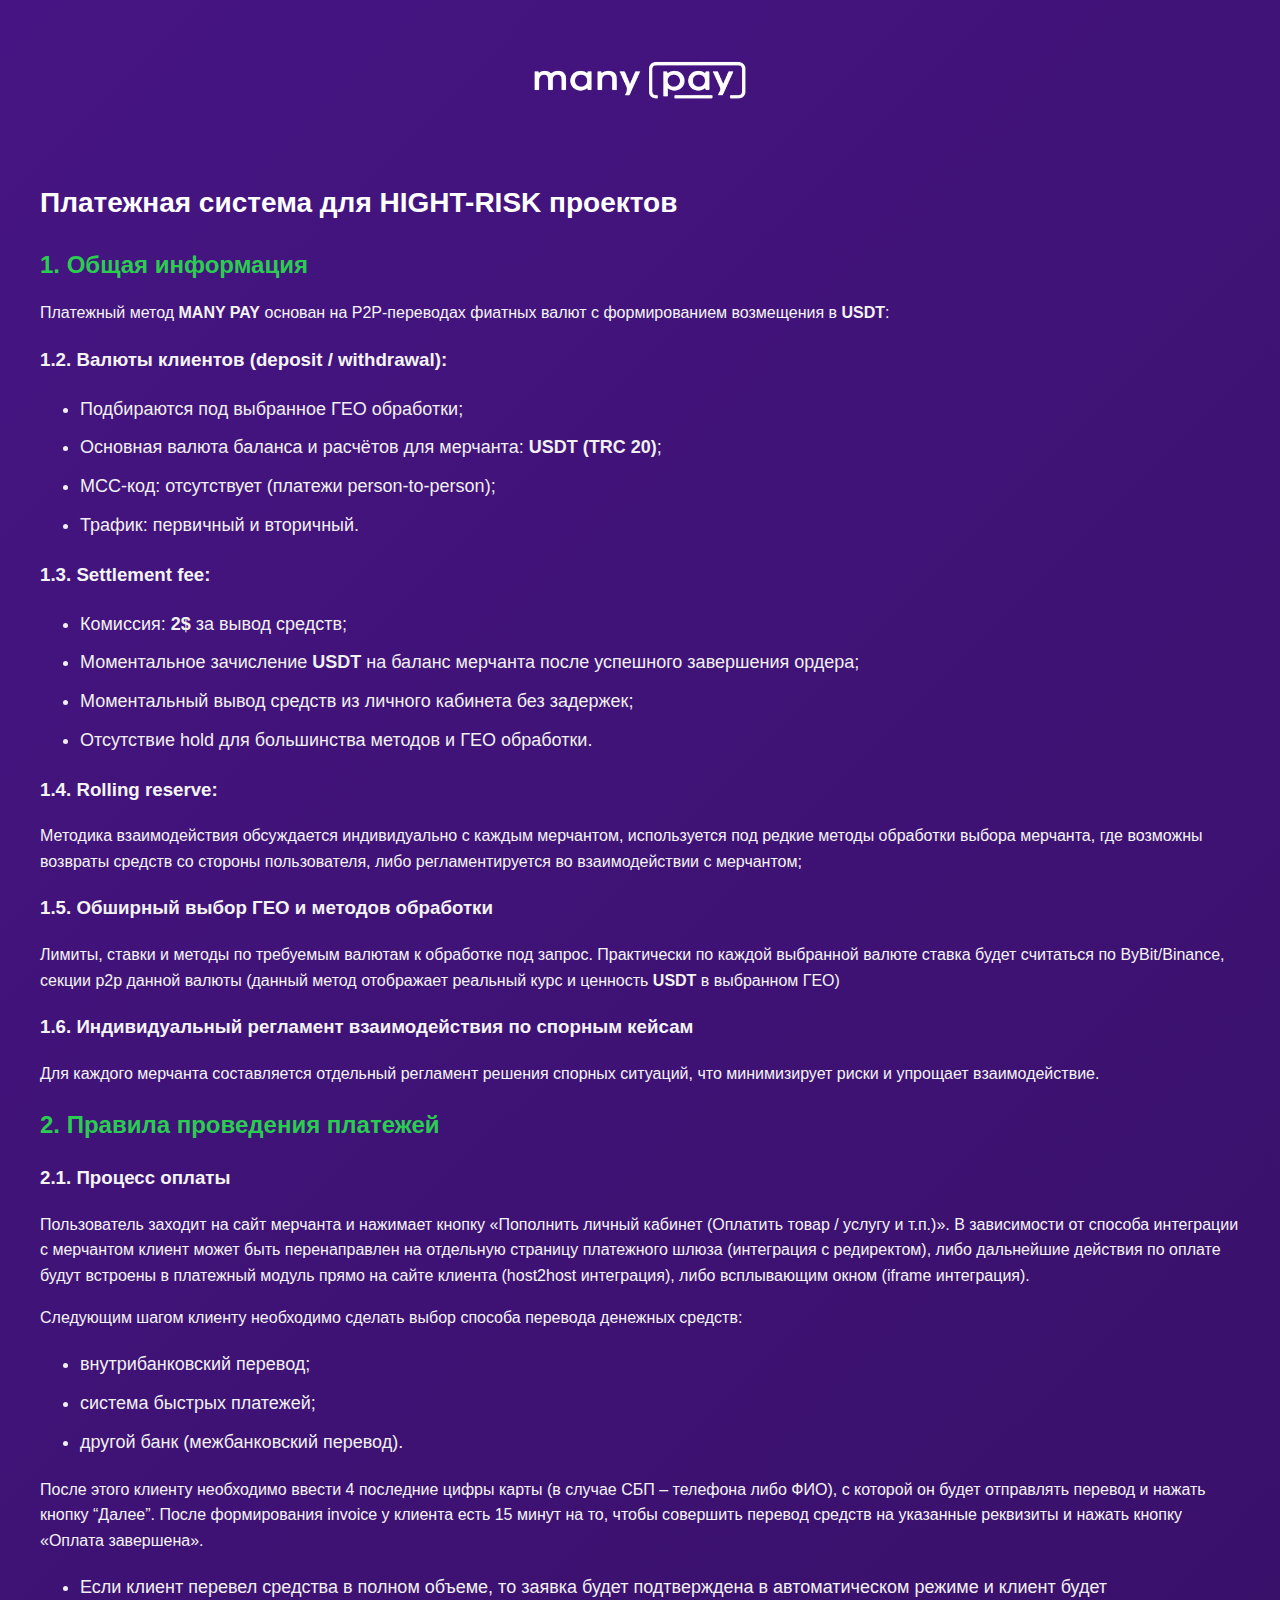
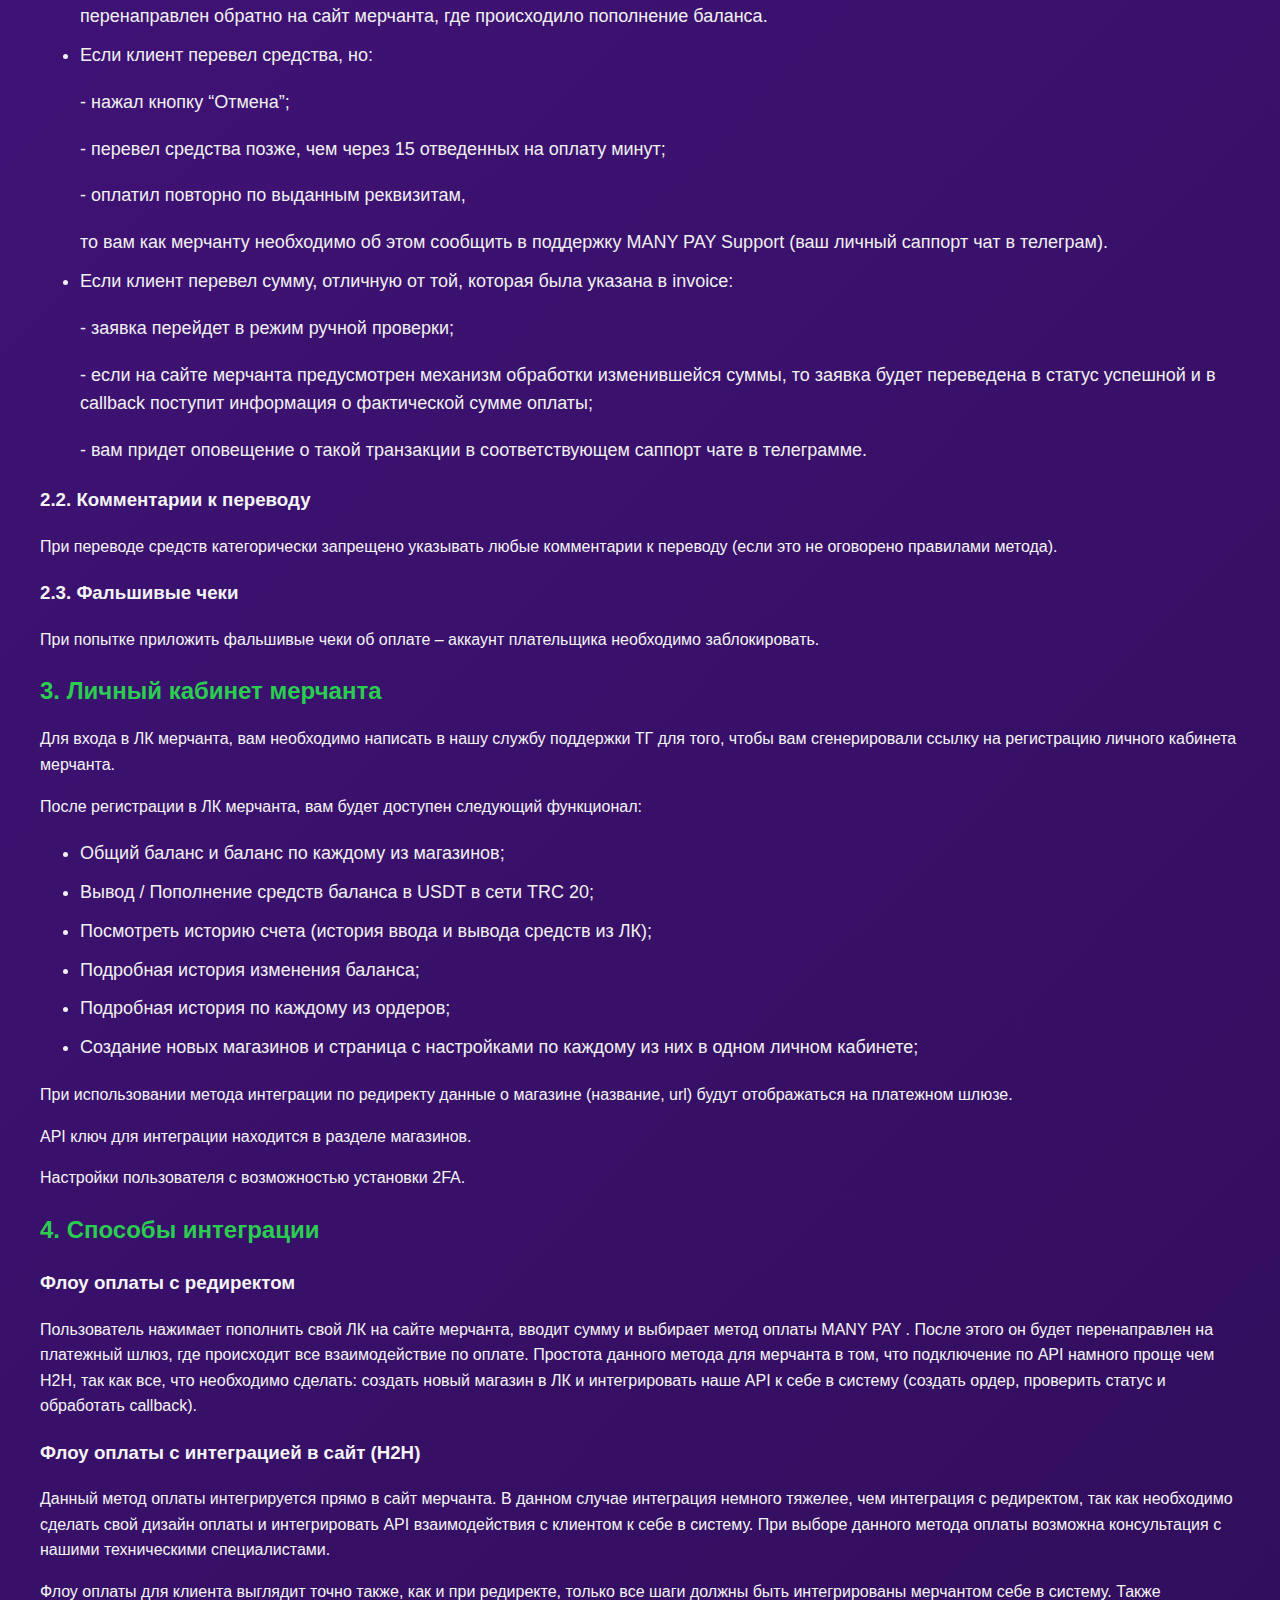
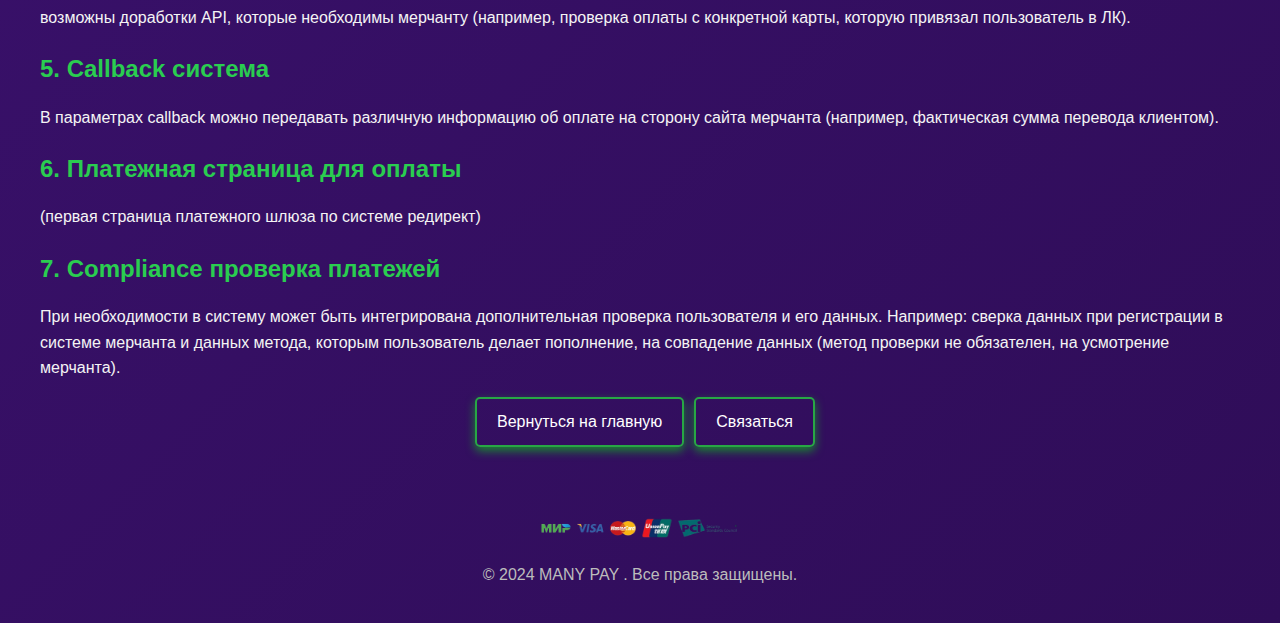
==== commit a0e0d033: "patch 9 "" ====
--- a/about.html
+++ b/about.html
@@ -64,19 +64,17 @@
 <ul>
     <li>Если клиент перевел средства в полном объеме, то заявка будет подтверждена в автоматическом режиме и клиент будет перенаправлен обратно на сайт мерчанта, где происходило пополнение баланса.</li>
     <li>Если клиент перевел средства, но:
-        <ul>
-            <li>нажал кнопку “Отмена”;</li>
-            <li>перевел средства позже, чем через 15 отведенных на оплату минут;</li>
-            <li>оплатил повторно по выданным реквизитам,</li>
-        </ul>
+        <p>- нажал кнопку “Отмена”;</p>
+        <p>- перевел средства позже, чем через 15 отведенных на оплату минут;</p>
+        <p>- оплатил повторно по выданным реквизитам,</p>
+
         то вам как мерчанту необходимо об этом сообщить в поддержку MANY PAY
         Support (ваш личный саппорт чат в телеграм).</li>
     <li>Если клиент перевел сумму, отличную от той, которая была указана в invoice:
-        <ul>
-            <li>заявка перейдет в режим ручной проверки;</li>
-            <li>если на сайте мерчанта предусмотрен механизм обработки изменившейся суммы, то заявка будет переведена в статус успешной и в callback поступит информация о фактической сумме оплаты;</li>
-            <li>вам придет оповещение о такой транзакции в соответствующем саппорт чате в телеграмме.</li>
-        </ul>
+        <p>- заявка перейдет в режим ручной проверки;</p>
+        <p>- если на сайте мерчанта предусмотрен механизм обработки изменившейся суммы, то заявка будет переведена в статус успешной и в callback поступит информация о фактической сумме оплаты;</p>
+        <p>- вам придет оповещение о такой транзакции в соответствующем саппорт чате в телеграмме.</p>
+
     </li>
 </ul>
 
